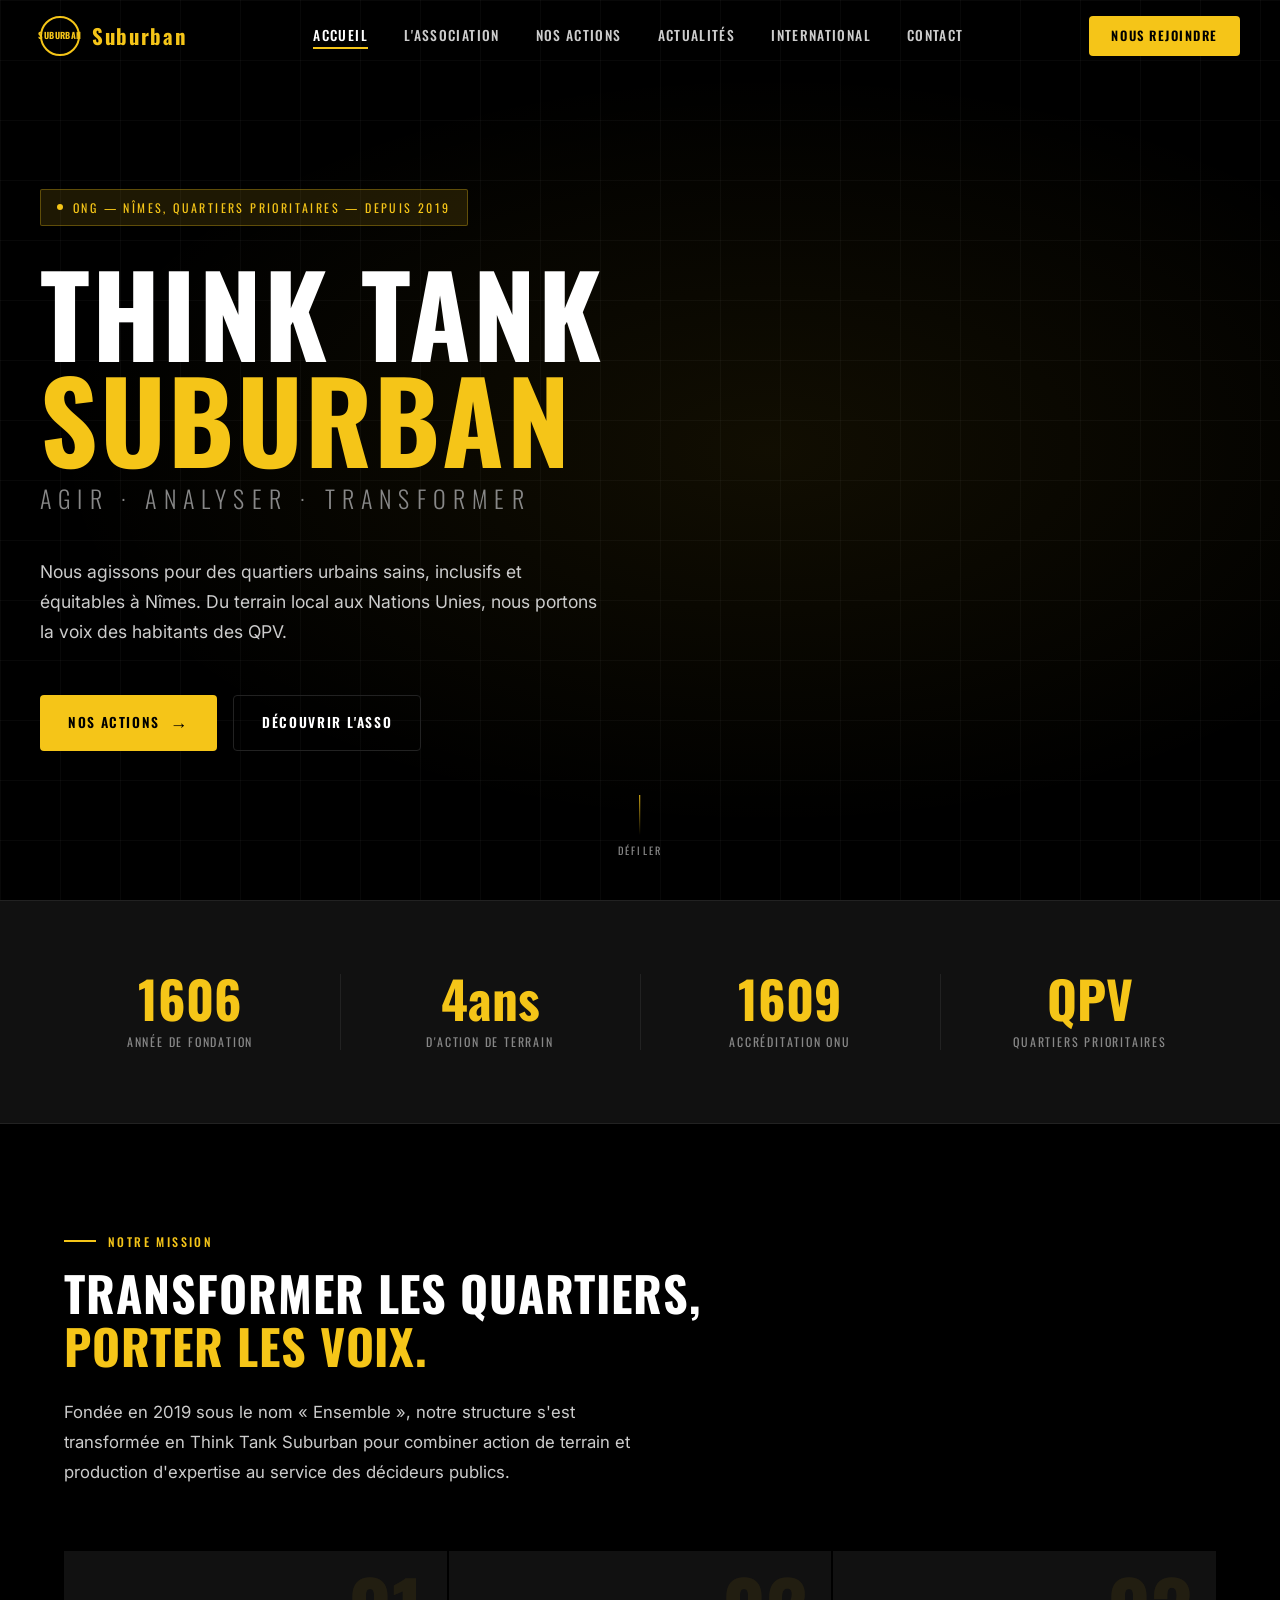
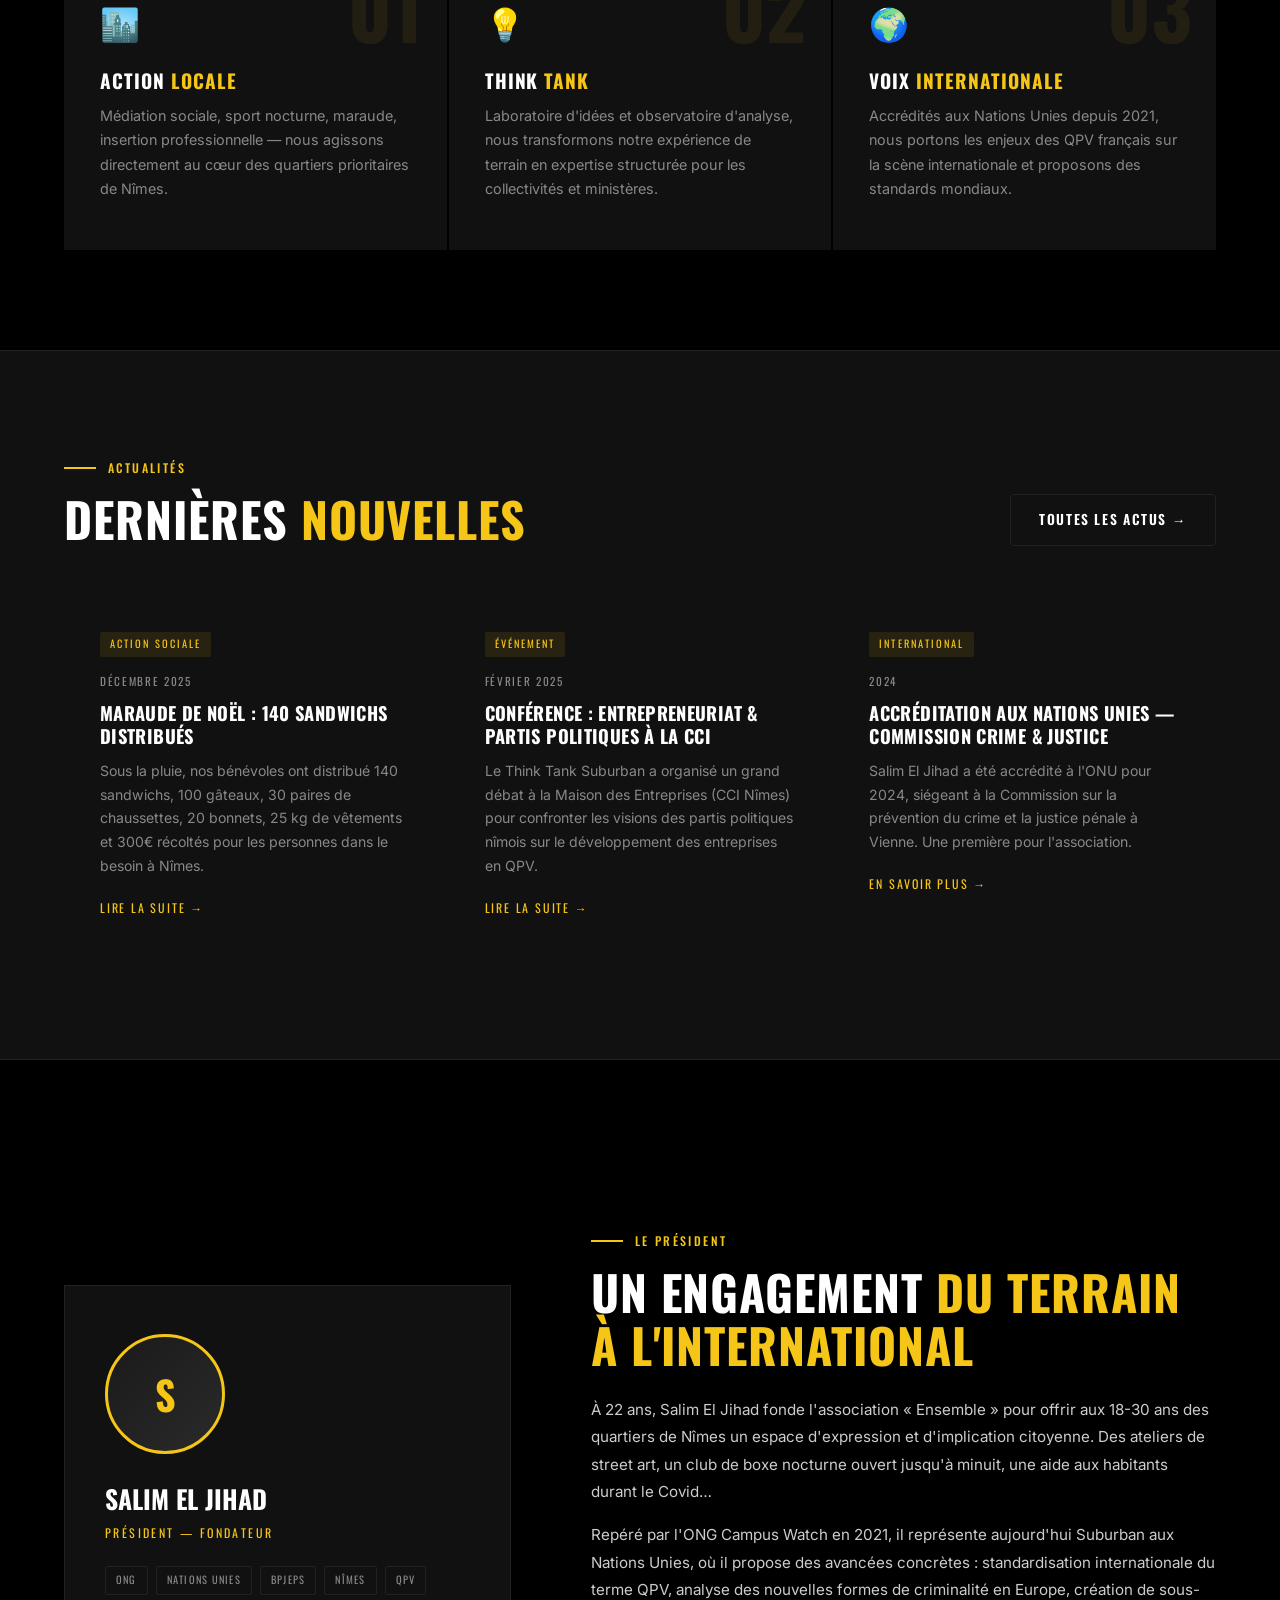
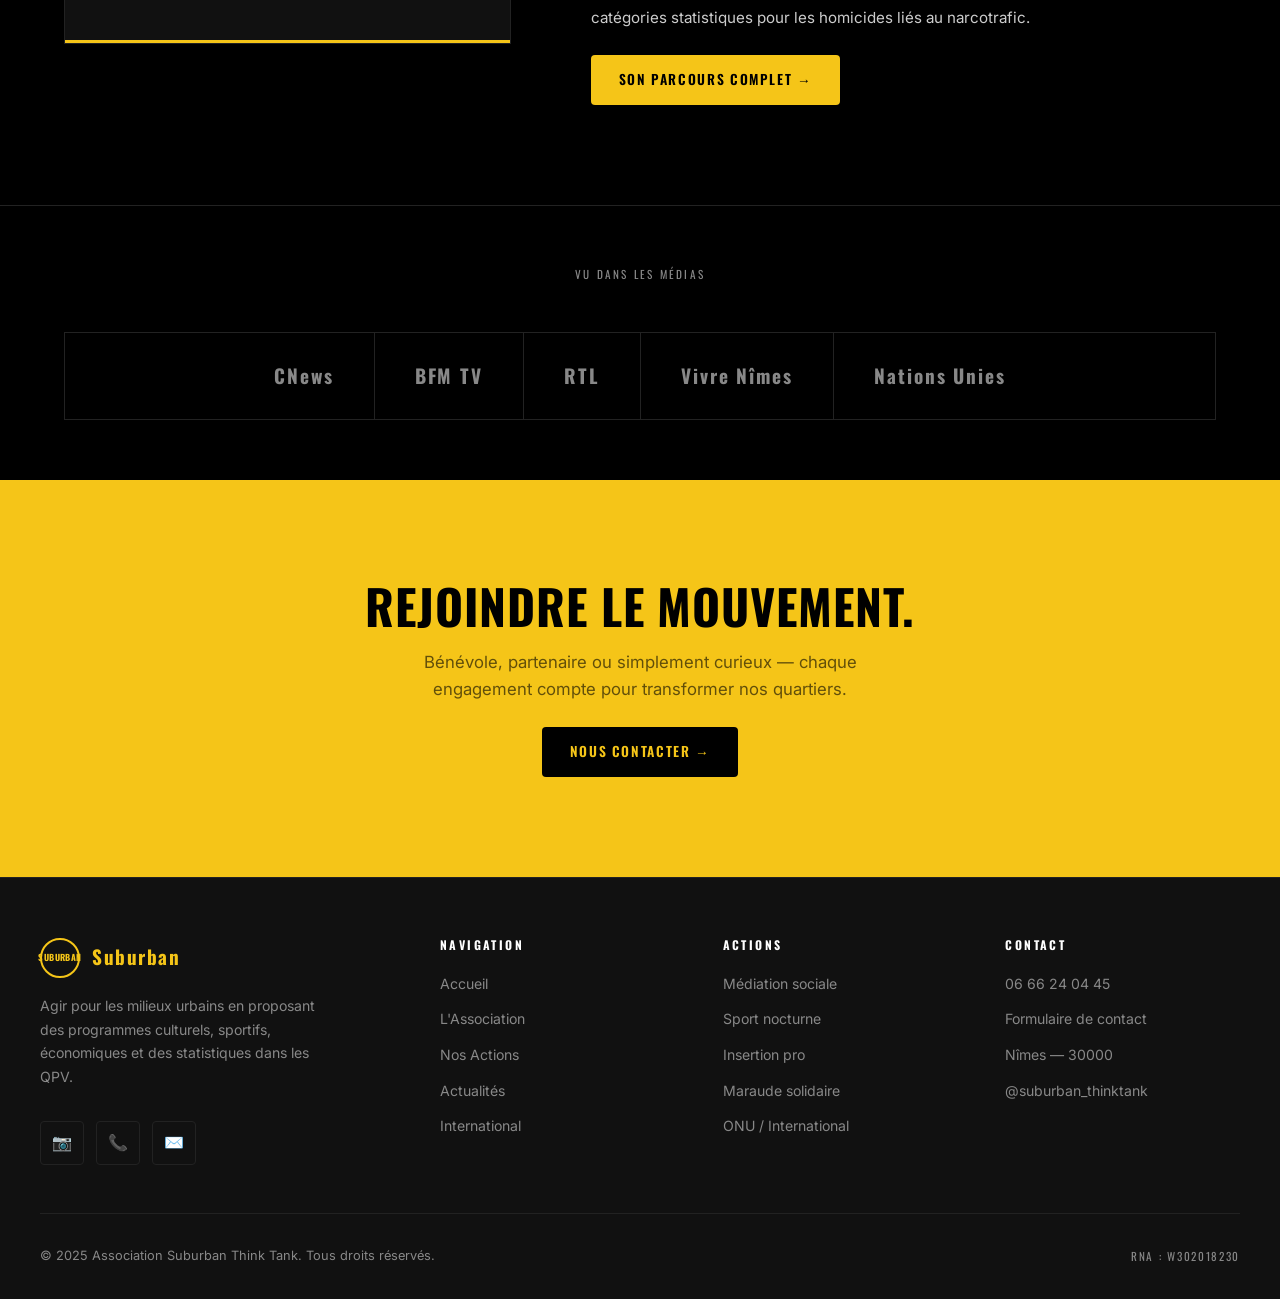
==== index.html @ c4a21be5 "feat: création complète du site Suburban Think Tank Site vitrine 6 pages pour l'association Suburban" ====
<!DOCTYPE html>
<html lang="fr">
<head>
  <meta charset="UTF-8" />
  <meta name="viewport" content="width=device-width, initial-scale=1.0" />
  <title>Suburban Think Tank — Agir pour les quartiers prioritaires</title>
  <meta name="description" content="Association Suburban Think Tank — ONG basée à Nîmes, agissant pour des quartiers urbains sains, inclusifs et équitables depuis 2019." />
  <link rel="stylesheet" href="css/style.css" />
</head>
<body>

<!-- ── NAVBAR ── -->
<nav class="navbar">
  <div class="navbar__inner">
    <a href="index.html" class="navbar__logo">
      <div class="navbar__logo-icon">SUBURBAN</div>
      <span>Sub<span>urban</span></span>
    </a>
    <ul class="navbar__nav">
      <li><a href="index.html" class="active">Accueil</a></li>
      <li><a href="pages/association.html">L'Association</a></li>
      <li><a href="pages/actions.html">Nos Actions</a></li>
      <li><a href="pages/actualites.html">Actualités</a></li>
      <li><a href="pages/international.html">International</a></li>
      <li><a href="pages/contact.html">Contact</a></li>
    </ul>
    <a href="pages/contact.html" class="navbar__cta">Nous rejoindre</a>
    <div class="navbar__burger" id="burger">
      <span></span><span></span><span></span>
    </div>
  </div>
</nav>
<div class="navbar__mobile" id="mobileMenu">
  <a href="index.html">Accueil</a>
  <a href="pages/association.html">L'Association</a>
  <a href="pages/actions.html">Nos Actions</a>
  <a href="pages/actualites.html">Actualités</a>
  <a href="pages/international.html">International</a>
  <a href="pages/contact.html">Contact</a>
  <a href="pages/contact.html" class="cta-mobile">Nous rejoindre</a>
</div>

<!-- ── HERO ── -->
<section class="hero">
  <div class="hero__grid"></div>
  <div class="hero__inner">
    <div class="hero__tag">
      <span class="hero__tag-dot"></span>
      ONG — Nîmes, Quartiers Prioritaires — Depuis 2019
    </div>
    <h1 class="hero__title">
      Think Tank
      <span class="accent">Suburban</span>
    </h1>
    <p class="hero__subtitle-line">Agir · Analyser · Transformer</p>
    <p class="hero__desc">
      Nous agissons pour des quartiers urbains sains, inclusifs et équitables à Nîmes.
      Du terrain local aux Nations Unies, nous portons la voix des habitants des QPV.
    </p>
    <div class="hero__actions">
      <a href="pages/actions.html" class="btn btn--primary">
        Nos actions <span class="btn__arrow">→</span>
      </a>
      <a href="pages/association.html" class="btn btn--outline">
        Découvrir l'asso
      </a>
    </div>
  </div>
  <div class="hero__scroll">
    <div class="hero__scroll-line"></div>
    Défiler
  </div>
</section>

<!-- ── STATS BAR ── -->
<div class="stats-bar">
  <div class="stats-bar__grid">
    <div class="stat-item fade-up">
      <div class="stat-item__number">
        <span data-target="2019" data-suffix="">2019</span>
      </div>
      <div class="stat-item__label">Année de fondation</div>
    </div>
    <div class="stat-item fade-up fade-up-delay-1">
      <div class="stat-item__number">
        <span data-target="6" data-suffix="ans">6ans</span>
      </div>
      <div class="stat-item__label">D'action de terrain</div>
    </div>
    <div class="stat-item fade-up fade-up-delay-2">
      <div class="stat-item__number">
        <span data-target="2024" data-suffix="">2024</span>
      </div>
      <div class="stat-item__label">Accréditation ONU</div>
    </div>
    <div class="stat-item fade-up fade-up-delay-3">
      <div class="stat-item__number">
        <span>QPV</span>
      </div>
      <div class="stat-item__label">Quartiers Prioritaires</div>
    </div>
  </div>
</div>

<!-- ── MISSION ── -->
<section class="section">
  <div class="container">
    <div class="fade-up">
      <span class="section-label">Notre mission</span>
      <h2>Transformer les quartiers,<br /><span class="yellow">porter les voix.</span></h2>
      <p class="mt-24" style="max-width:600px; color:var(--gray-light); font-size:1.05rem; line-height:1.8;">
        Fondée en 2019 sous le nom « Ensemble », notre structure s'est transformée en
        Think Tank Suburban pour combiner action de terrain et production d'expertise
        au service des décideurs publics.
      </p>
    </div>

    <div class="pillars__grid mt-64">
      <div class="pillar fade-up">
        <div class="pillar__number">01</div>
        <div class="pillar__icon">🏙️</div>
        <h3 class="pillar__title">Action <span>Locale</span></h3>
        <p class="pillar__text">
          Médiation sociale, sport nocturne, maraude, insertion professionnelle —
          nous agissons directement au cœur des quartiers prioritaires de Nîmes.
        </p>
      </div>
      <div class="pillar fade-up fade-up-delay-1">
        <div class="pillar__number">02</div>
        <div class="pillar__icon">💡</div>
        <h3 class="pillar__title">Think <span>Tank</span></h3>
        <p class="pillar__text">
          Laboratoire d'idées et observatoire d'analyse, nous transformons notre
          expérience de terrain en expertise structurée pour les collectivités et ministères.
        </p>
      </div>
      <div class="pillar fade-up fade-up-delay-2">
        <div class="pillar__number">03</div>
        <div class="pillar__icon">🌍</div>
        <h3 class="pillar__title">Voix <span>Internationale</span></h3>
        <p class="pillar__text">
          Accrédités aux Nations Unies depuis 2021, nous portons les enjeux des QPV
          français sur la scène internationale et proposons des standards mondiaux.
        </p>
      </div>
    </div>
  </div>
</section>

<!-- ── DERNIÈRES ACTUALITÉS ── -->
<section class="section" style="background: var(--black-card); border-top: 1px solid var(--black-border); border-bottom: 1px solid var(--black-border);">
  <div class="container">
    <div class="fade-up" style="display:flex; justify-content:space-between; align-items:flex-end; flex-wrap:wrap; gap:24px;">
      <div>
        <span class="section-label">Actualités</span>
        <h2>Dernières <span class="yellow">nouvelles</span></h2>
      </div>
      <a href="pages/actualites.html" class="btn btn--outline">Toutes les actus →</a>
    </div>

    <div class="cards-grid mt-48">
      <div class="card fade-up">
        <span class="card__tag">Action sociale</span>
        <div class="card__date">Décembre 2025</div>
        <h3 class="card__title">Maraude de Noël : 140 sandwichs distribués</h3>
        <p class="card__text">
          Sous la pluie, nos bénévoles ont distribué 140 sandwichs, 100 gâteaux,
          30 paires de chaussettes, 20 bonnets, 25 kg de vêtements et 300€ récoltés
          pour les personnes dans le besoin à Nîmes.
        </p>
        <a href="pages/actualites.html" class="card__link">Lire la suite →</a>
      </div>

      <div class="card fade-up fade-up-delay-1">
        <span class="card__tag">Événement</span>
        <div class="card__date">Février 2025</div>
        <h3 class="card__title">Conférence : Entrepreneuriat &amp; Partis politiques à la CCI</h3>
        <p class="card__text">
          Le Think Tank Suburban a organisé un grand débat à la Maison des Entreprises
          (CCI Nîmes) pour confronter les visions des partis politiques nîmois sur
          le développement des entreprises en QPV.
        </p>
        <a href="pages/actualites.html" class="card__link">Lire la suite →</a>
      </div>

      <div class="card fade-up fade-up-delay-2">
        <span class="card__tag">International</span>
        <div class="card__date">2024</div>
        <h3 class="card__title">Accréditation aux Nations Unies — Commission Crime &amp; Justice</h3>
        <p class="card__text">
          Salim El Jihad a été accrédité à l'ONU pour 2024, siégeant à la Commission
          sur la prévention du crime et la justice pénale à Vienne. Une première
          pour l'association.
        </p>
        <a href="pages/international.html" class="card__link">En savoir plus →</a>
      </div>
    </div>
  </div>
</section>

<!-- ── PRÉSIDENT ── -->
<section class="section">
  <div class="container">
    <div class="president-section">
      <div class="fade-up">
        <div class="president-card">
          <div class="president-card__avatar">S</div>
          <div class="president-card__name">Salim El Jihad</div>
          <div class="president-card__role">Président — Fondateur</div>
          <div class="president-card__tags">
            <span class="president-card__tag">ONG</span>
            <span class="president-card__tag">Nations Unies</span>
            <span class="president-card__tag">BPJEPS</span>
            <span class="president-card__tag">Nîmes</span>
            <span class="president-card__tag">QPV</span>
          </div>
        </div>
      </div>
      <div class="fade-up fade-up-delay-1">
        <span class="section-label">Le Président</span>
        <h2>Un engagement <span class="yellow">du terrain<br />à l'international</span></h2>
        <div class="mt-24" style="color:var(--gray-light); font-size:0.95rem; line-height:1.8;">
          <p>
            À 22 ans, Salim El Jihad fonde l'association « Ensemble » pour offrir aux
            18-30 ans des quartiers de Nîmes un espace d'expression et d'implication
            citoyenne. Des ateliers de street art, un club de boxe nocturne ouvert jusqu'à minuit,
            une aide aux habitants durant le Covid…
          </p>
          <p class="mt-16">
            Repéré par l'ONG Campus Watch en 2021, il représente aujourd'hui Suburban
            aux Nations Unies, où il propose des avancées concrètes : standardisation
            internationale du terme QPV, analyse des nouvelles formes de criminalité
            en Europe, création de sous-catégories statistiques pour les homicides liés
            au narcotrafic.
          </p>
        </div>
        <a href="pages/association.html" class="btn btn--primary mt-24">
          Son parcours complet →
        </a>
      </div>
    </div>
  </div>
</section>

<!-- ── PRESSE ── -->
<section class="section--small" style="border-top: 1px solid var(--black-border);">
  <div class="container">
    <p class="text-center fade-up" style="font-family: var(--font-heading); font-size: 0.7rem; letter-spacing: 0.2em; text-transform: uppercase; color: var(--gray); margin-bottom: 0;">Vu dans les médias</p>
    <div class="press-grid fade-up fade-up-delay-1">
      <div class="press-item">CNews</div>
      <div class="press-item">BFM TV</div>
      <div class="press-item">RTL</div>
      <div class="press-item">Vivre Nîmes</div>
      <div class="press-item">Nations Unies</div>
    </div>
  </div>
</section>

<!-- ── CTA CONTACT ── -->
<section class="section" style="background: var(--yellow);">
  <div class="container text-center">
    <h2 style="color: var(--black);">Rejoindre le mouvement.</h2>
    <p class="mt-16" style="color: rgba(0,0,0,0.6); font-size: 1.05rem; max-width: 500px; margin: 16px auto 0;">
      Bénévole, partenaire ou simplement curieux — chaque engagement compte pour transformer nos quartiers.
    </p>
    <div class="mt-24">
      <a href="pages/contact.html" class="btn" style="background:var(--black); color:var(--yellow);">
        Nous contacter →
      </a>
    </div>
  </div>
</section>

<!-- ── FOOTER ── -->
<footer class="footer">
  <div class="footer__inner">
    <div class="footer__brand">
      <div class="navbar__logo" style="margin-bottom:0;">
        <div class="navbar__logo-icon">SUBURBAN</div>
        <span style="font-family:var(--font-heading);font-size:1.2rem;font-weight:700;letter-spacing:0.08em;">Sub<span style="color:var(--yellow);">urban</span></span>
      </div>
      <p>Agir pour les milieux urbains en proposant des programmes culturels, sportifs, économiques et des statistiques dans les QPV.</p>
      <div class="social-links">
        <a href="https://www.instagram.com/suburban_thinktank" target="_blank" rel="noopener" class="social-link" title="Instagram">📷</a>
        <a href="tel:+33666240445" class="social-link" title="Téléphone">📞</a>
        <a href="pages/contact.html" class="social-link" title="Email">✉️</a>
      </div>
    </div>
    <div class="footer__col">
      <h4>Navigation</h4>
      <ul>
        <li><a href="index.html">Accueil</a></li>
        <li><a href="pages/association.html">L'Association</a></li>
        <li><a href="pages/actions.html">Nos Actions</a></li>
        <li><a href="pages/actualites.html">Actualités</a></li>
        <li><a href="pages/international.html">International</a></li>
      </ul>
    </div>
    <div class="footer__col">
      <h4>Actions</h4>
      <ul>
        <li><a href="pages/actions.html#mediation">Médiation sociale</a></li>
        <li><a href="pages/actions.html#sport">Sport nocturne</a></li>
        <li><a href="pages/actions.html#insertion">Insertion pro</a></li>
        <li><a href="pages/actions.html#maraude">Maraude solidaire</a></li>
        <li><a href="pages/international.html">ONU / International</a></li>
      </ul>
    </div>
    <div class="footer__col">
      <h4>Contact</h4>
      <ul>
        <li><a href="tel:+33666240445">06 66 24 04 45</a></li>
        <li><a href="pages/contact.html">Formulaire de contact</a></li>
        <li><a href="#">Nîmes — 30000</a></li>
        <li><a href="https://www.instagram.com/suburban_thinktank" target="_blank" rel="noopener">@suburban_thinktank</a></li>
      </ul>
    </div>
  </div>
  <div class="footer__bottom">
    <p class="footer__copy">© 2025 Association Suburban Think Tank. Tous droits réservés.</p>
    <p class="footer__rna">RNA : W302018230</p>
  </div>
</footer>

<script src="js/main.js"></script>
</body>
</html>
---- css/style.css ----
@import url('https://fonts.googleapis.com/css2?family=Oswald:wght@300;400;500;600;700&family=Inter:wght@300;400;500;600&display=swap');

:root {
  --black: #000000;
  --black-soft: #0d0d0d;
  --black-card: #111111;
  --black-border: #222222;
  --yellow: #F5C518;
  --yellow-dark: #d4a914;
  --white: #ffffff;
  --gray: #888888;
  --gray-light: #cccccc;
  --font-heading: 'Oswald', sans-serif;
  --font-body: 'Inter', sans-serif;
  --transition: 0.3s ease;
  --radius: 4px;
}

* { margin: 0; padding: 0; box-sizing: border-box; }

html { scroll-behavior: smooth; }

body {
  background: var(--black);
  color: var(--white);
  font-family: var(--font-body);
  font-size: 16px;
  line-height: 1.6;
  overflow-x: hidden;
}

/* ── TYPOGRAPHY ── */
h1, h2, h3, h4, h5 {
  font-family: var(--font-heading);
  font-weight: 700;
  text-transform: uppercase;
  letter-spacing: 0.02em;
  line-height: 1.1;
}

h1 { font-size: clamp(2.5rem, 8vw, 5.5rem); }
h2 { font-size: clamp(1.8rem, 4vw, 3rem); }
h3 { font-size: clamp(1.2rem, 2.5vw, 1.6rem); }

a {
  color: inherit;
  text-decoration: none;
  transition: color var(--transition);
}

img { display: block; max-width: 100%; }

/* ── UTILITY ── */
.container { max-width: 1200px; margin: 0 auto; padding: 0 24px; }
.container--narrow { max-width: 860px; margin: 0 auto; padding: 0 24px; }
.section { padding: 100px 0; }
.section--small { padding: 60px 0; }
.yellow { color: var(--yellow); }
.text-center { text-align: center; }
.mt-8 { margin-top: 8px; }
.mt-16 { margin-top: 16px; }
.mt-24 { margin-top: 24px; }
.mt-48 { margin-top: 48px; }
.mt-64 { margin-top: 64px; }

.section-label {
  font-family: var(--font-heading);
  font-size: 0.75rem;
  font-weight: 500;
  letter-spacing: 0.2em;
  text-transform: uppercase;
  color: var(--yellow);
  display: inline-flex;
  align-items: center;
  gap: 12px;
  margin-bottom: 16px;
}
.section-label::before {
  content: '';
  display: block;
  width: 32px;
  height: 2px;
  background: var(--yellow);
}

/* ── NAVBAR ── */
.navbar {
  position: fixed;
  top: 0;
  left: 0;
  right: 0;
  z-index: 100;
  padding: 0 24px;
  transition: background var(--transition), border-color var(--transition);
  border-bottom: 1px solid transparent;
}
.navbar.scrolled {
  background: rgba(0, 0, 0, 0.96);
  border-color: var(--black-border);
  backdrop-filter: blur(12px);
}
.navbar__inner {
  max-width: 1200px;
  margin: 0 auto;
  display: flex;
  align-items: center;
  justify-content: space-between;
  height: 72px;
}
.navbar__logo {
  display: flex;
  align-items: center;
  gap: 12px;
  font-family: var(--font-heading);
  font-size: 1.3rem;
  font-weight: 700;
  letter-spacing: 0.08em;
}
.navbar__logo-icon {
  width: 40px;
  height: 40px;
  border-radius: 50%;
  border: 2px solid var(--yellow);
  display: flex;
  align-items: center;
  justify-content: center;
  font-size: 0.55rem;
  font-weight: 700;
  letter-spacing: 0.05em;
  color: var(--yellow);
}
.navbar__logo span { color: var(--yellow); }

.navbar__nav {
  display: flex;
  align-items: center;
  gap: 36px;
  list-style: none;
}
.navbar__nav a {
  font-family: var(--font-heading);
  font-size: 0.85rem;
  font-weight: 500;
  letter-spacing: 0.1em;
  text-transform: uppercase;
  color: var(--gray-light);
  transition: color var(--transition);
  position: relative;
}
.navbar__nav a::after {
  content: '';
  position: absolute;
  bottom: -4px;
  left: 0;
  right: 0;
  height: 2px;
  background: var(--yellow);
  transform: scaleX(0);
  transition: transform var(--transition);
  transform-origin: left;
}
.navbar__nav a:hover, .navbar__nav a.active { color: var(--white); }
.navbar__nav a:hover::after, .navbar__nav a.active::after { transform: scaleX(1); }

.navbar__cta {
  font-family: var(--font-heading);
  font-size: 0.8rem;
  font-weight: 600;
  letter-spacing: 0.12em;
  text-transform: uppercase;
  background: var(--yellow);
  color: var(--black);
  padding: 10px 22px;
  border-radius: var(--radius);
  transition: background var(--transition), transform var(--transition);
}
.navbar__cta:hover { background: var(--yellow-dark); transform: translateY(-1px); }

.navbar__burger {
  display: none;
  flex-direction: column;
  gap: 5px;
  cursor: pointer;
  padding: 4px;
}
.navbar__burger span {
  display: block;
  width: 26px;
  height: 2px;
  background: var(--white);
  transition: transform var(--transition), opacity var(--transition);
}
.navbar__burger.open span:nth-child(1) { transform: translateY(7px) rotate(45deg); }
.navbar__burger.open span:nth-child(2) { opacity: 0; }
.navbar__burger.open span:nth-child(3) { transform: translateY(-7px) rotate(-45deg); }

/* Mobile menu */
.navbar__mobile {
  display: none;
  position: fixed;
  top: 72px;
  left: 0;
  right: 0;
  bottom: 0;
  background: var(--black);
  padding: 40px 24px;
  flex-direction: column;
  gap: 8px;
  z-index: 99;
}
.navbar__mobile.open { display: flex; }
.navbar__mobile a {
  font-family: var(--font-heading);
  font-size: 2rem;
  font-weight: 700;
  letter-spacing: 0.05em;
  text-transform: uppercase;
  color: var(--gray);
  padding: 12px 0;
  border-bottom: 1px solid var(--black-border);
  transition: color var(--transition);
}
.navbar__mobile a:hover { color: var(--yellow); }
.navbar__mobile .cta-mobile {
  margin-top: 24px;
  display: inline-block;
  background: var(--yellow);
  color: var(--black);
  padding: 14px 28px;
  font-size: 1rem;
  font-weight: 700;
  border-radius: var(--radius);
  text-align: center;
}

/* ── HERO ── */
.hero {
  min-height: 100vh;
  display: flex;
  align-items: center;
  position: relative;
  padding: 120px 24px 80px;
  overflow: hidden;
}
.hero::before {
  content: '';
  position: absolute;
  inset: 0;
  background:
    radial-gradient(ellipse 80% 60% at 60% 50%, rgba(245, 197, 24, 0.07) 0%, transparent 70%),
    linear-gradient(180deg, transparent 60%, var(--black) 100%);
  pointer-events: none;
}
.hero__grid {
  position: absolute;
  inset: 0;
  background-image:
    linear-gradient(rgba(255,255,255,0.03) 1px, transparent 1px),
    linear-gradient(90deg, rgba(255,255,255,0.03) 1px, transparent 1px);
  background-size: 60px 60px;
  pointer-events: none;
}
.hero__inner {
  max-width: 1200px;
  margin: 0 auto;
  width: 100%;
  position: relative;
  z-index: 1;
}
.hero__tag {
  display: inline-flex;
  align-items: center;
  gap: 10px;
  background: rgba(245, 197, 24, 0.12);
  border: 1px solid rgba(245, 197, 24, 0.3);
  padding: 8px 16px;
  border-radius: 2px;
  font-family: var(--font-heading);
  font-size: 0.75rem;
  letter-spacing: 0.2em;
  text-transform: uppercase;
  color: var(--yellow);
  margin-bottom: 32px;
}
.hero__tag-dot {
  width: 6px;
  height: 6px;
  border-radius: 50%;
  background: var(--yellow);
  animation: pulse 2s infinite;
}
@keyframes pulse {
  0%, 100% { opacity: 1; transform: scale(1); }
  50% { opacity: 0.5; transform: scale(0.8); }
}

.hero__title {
  font-size: clamp(3rem, 10vw, 7rem);
  font-weight: 700;
  line-height: 0.95;
  margin-bottom: 8px;
}
.hero__title .accent { color: var(--yellow); display: block; }
.hero__subtitle-line {
  font-family: var(--font-heading);
  font-size: clamp(1rem, 2.5vw, 1.5rem);
  font-weight: 300;
  letter-spacing: 0.3em;
  color: var(--gray);
  text-transform: uppercase;
  margin-bottom: 40px;
}
.hero__desc {
  max-width: 560px;
  font-size: 1.1rem;
  color: var(--gray-light);
  line-height: 1.7;
  margin-bottom: 48px;
}
.hero__actions {
  display: flex;
  gap: 16px;
  flex-wrap: wrap;
}

.btn {
  display: inline-flex;
  align-items: center;
  gap: 10px;
  font-family: var(--font-heading);
  font-size: 0.85rem;
  font-weight: 600;
  letter-spacing: 0.12em;
  text-transform: uppercase;
  padding: 14px 28px;
  border-radius: var(--radius);
  cursor: pointer;
  border: none;
  transition: all var(--transition);
}
.btn--primary {
  background: var(--yellow);
  color: var(--black);
}
.btn--primary:hover { background: var(--yellow-dark); transform: translateY(-2px); }
.btn--outline {
  background: transparent;
  color: var(--white);
  border: 1px solid var(--black-border);
}
.btn--outline:hover { border-color: var(--yellow); color: var(--yellow); }
.btn__arrow { font-size: 1.1rem; transition: transform var(--transition); }
.btn:hover .btn__arrow { transform: translateX(4px); }

.hero__scroll {
  position: absolute;
  bottom: 40px;
  left: 50%;
  transform: translateX(-50%);
  display: flex;
  flex-direction: column;
  align-items: center;
  gap: 8px;
  font-family: var(--font-heading);
  font-size: 0.65rem;
  letter-spacing: 0.2em;
  color: var(--gray);
  text-transform: uppercase;
  animation: bounce 2s infinite;
}
.hero__scroll-line {
  width: 1px;
  height: 40px;
  background: linear-gradient(to bottom, var(--yellow), transparent);
}
@keyframes bounce {
  0%, 100% { transform: translateX(-50%) translateY(0); }
  50% { transform: translateX(-50%) translateY(6px); }
}

/* ── STATS BAR ── */
.stats-bar {
  background: var(--black-card);
  border-top: 1px solid var(--black-border);
  border-bottom: 1px solid var(--black-border);
  padding: 48px 24px;
}
.stats-bar__grid {
  max-width: 1200px;
  margin: 0 auto;
  display: grid;
  grid-template-columns: repeat(4, 1fr);
  gap: 0;
}
.stat-item {
  text-align: center;
  padding: 24px;
  position: relative;
}
.stat-item + .stat-item::before {
  content: '';
  position: absolute;
  left: 0;
  top: 20%;
  height: 60%;
  width: 1px;
  background: var(--black-border);
}
.stat-item__number {
  font-family: var(--font-heading);
  font-size: clamp(2rem, 4vw, 3.5rem);
  font-weight: 700;
  color: var(--yellow);
  line-height: 1;
}
.stat-item__label {
  font-family: var(--font-heading);
  font-size: 0.75rem;
  letter-spacing: 0.15em;
  text-transform: uppercase;
  color: var(--gray);
  margin-top: 8px;
}

/* ── MISSION PILLARS ── */
.pillars__grid {
  display: grid;
  grid-template-columns: repeat(3, 1fr);
  gap: 2px;
  margin-top: 64px;
}
.pillar {
  background: var(--black-card);
  padding: 48px 36px;
  position: relative;
  overflow: hidden;
  transition: background var(--transition);
}
.pillar:hover { background: #161616; }
.pillar__number {
  font-family: var(--font-heading);
  font-size: 5rem;
  font-weight: 700;
  color: rgba(245, 197, 24, 0.08);
  line-height: 1;
  position: absolute;
  top: 16px;
  right: 24px;
}
.pillar__icon {
  font-size: 2rem;
  margin-bottom: 20px;
}
.pillar__title {
  font-family: var(--font-heading);
  font-size: 1.2rem;
  font-weight: 700;
  letter-spacing: 0.05em;
  text-transform: uppercase;
  margin-bottom: 12px;
}
.pillar__title span { color: var(--yellow); }
.pillar__text {
  font-size: 0.9rem;
  color: var(--gray);
  line-height: 1.7;
}

/* ── TIMELINE ── */
.timeline {
  position: relative;
  padding-left: 32px;
  margin-top: 64px;
}
.timeline::before {
  content: '';
  position: absolute;
  left: 0;
  top: 8px;
  bottom: 0;
  width: 2px;
  background: var(--black-border);
}
.timeline-item {
  position: relative;
  padding-bottom: 48px;
}
.timeline-item::before {
  content: '';
  position: absolute;
  left: -37px;
  top: 8px;
  width: 10px;
  height: 10px;
  border-radius: 50%;
  background: var(--black-border);
  border: 2px solid var(--black-border);
  transition: background var(--transition), border-color var(--transition);
}
.timeline-item:hover::before {
  background: var(--yellow);
  border-color: var(--yellow);
}
.timeline-item__year {
  font-family: var(--font-heading);
  font-size: 0.75rem;
  letter-spacing: 0.2em;
  color: var(--yellow);
  text-transform: uppercase;
  margin-bottom: 8px;
}
.timeline-item__title {
  font-family: var(--font-heading);
  font-size: 1.2rem;
  font-weight: 700;
  text-transform: uppercase;
  margin-bottom: 8px;
}
.timeline-item__text {
  font-size: 0.9rem;
  color: var(--gray);
  line-height: 1.7;
  max-width: 600px;
}

/* ── CARDS ── */
.cards-grid {
  display: grid;
  grid-template-columns: repeat(auto-fill, minmax(340px, 1fr));
  gap: 2px;
  margin-top: 48px;
}
.card {
  background: var(--black-card);
  padding: 36px;
  position: relative;
  overflow: hidden;
  transition: background var(--transition);
  border-bottom: 2px solid transparent;
}
.card:hover { background: #161616; border-color: var(--yellow); }
.card__tag {
  font-family: var(--font-heading);
  font-size: 0.65rem;
  letter-spacing: 0.2em;
  text-transform: uppercase;
  color: var(--yellow);
  background: rgba(245, 197, 24, 0.1);
  padding: 4px 10px;
  display: inline-block;
  margin-bottom: 16px;
  border-radius: 2px;
}
.card__date {
  font-family: var(--font-heading);
  font-size: 0.7rem;
  letter-spacing: 0.15em;
  color: var(--gray);
  text-transform: uppercase;
  margin-bottom: 12px;
}
.card__title {
  font-family: var(--font-heading);
  font-size: 1.15rem;
  font-weight: 700;
  text-transform: uppercase;
  margin-bottom: 12px;
  line-height: 1.2;
}
.card__text {
  font-size: 0.88rem;
  color: var(--gray);
  line-height: 1.7;
}
.card__link {
  display: inline-flex;
  align-items: center;
  gap: 8px;
  font-family: var(--font-heading);
  font-size: 0.75rem;
  letter-spacing: 0.15em;
  text-transform: uppercase;
  color: var(--yellow);
  margin-top: 20px;
  transition: gap var(--transition);
}
.card:hover .card__link { gap: 14px; }

/* ── ACTIONS GRID ── */
.actions-grid {
  display: grid;
  grid-template-columns: repeat(2, 1fr);
  gap: 2px;
  margin-top: 64px;
}
.action-card {
  background: var(--black-card);
  padding: 48px 40px;
  position: relative;
  overflow: hidden;
  transition: background var(--transition);
}
.action-card:hover { background: #161616; }
.action-card__icon {
  font-size: 2.5rem;
  margin-bottom: 24px;
}
.action-card__title {
  font-family: var(--font-heading);
  font-size: 1.4rem;
  font-weight: 700;
  text-transform: uppercase;
  margin-bottom: 16px;
}
.action-card__title span { color: var(--yellow); }
.action-card__text {
  font-size: 0.9rem;
  color: var(--gray);
  line-height: 1.7;
}
.action-card__accent {
  position: absolute;
  top: 0;
  left: 0;
  width: 3px;
  height: 100%;
  background: var(--yellow);
  transform: scaleY(0);
  transform-origin: top;
  transition: transform var(--transition);
}
.action-card:hover .action-card__accent { transform: scaleY(1); }

/* ── ONU SECTION ── */
.onu-section {
  background: var(--black-card);
  border: 1px solid var(--black-border);
  padding: 64px;
  margin-top: 64px;
  position: relative;
  overflow: hidden;
}
.onu-section::before {
  content: 'ONU';
  position: absolute;
  right: -20px;
  top: -10px;
  font-family: var(--font-heading);
  font-size: 10rem;
  font-weight: 700;
  color: rgba(245, 197, 24, 0.04);
  pointer-events: none;
}
.onu-section__grid {
  display: grid;
  grid-template-columns: 1fr 1fr;
  gap: 64px;
  align-items: center;
}
.onu-section__badge {
  display: inline-flex;
  align-items: center;
  gap: 10px;
  background: rgba(245, 197, 24, 0.1);
  border: 1px solid rgba(245, 197, 24, 0.2);
  padding: 10px 18px;
  border-radius: 2px;
  font-family: var(--font-heading);
  font-size: 0.75rem;
  letter-spacing: 0.15em;
  text-transform: uppercase;
  color: var(--yellow);
  margin-bottom: 24px;
}
.onu-section__title {
  font-size: clamp(1.5rem, 3vw, 2.2rem);
  margin-bottom: 20px;
}
.onu-section__text {
  color: var(--gray-light);
  line-height: 1.7;
  margin-bottom: 16px;
  font-size: 0.95rem;
}
.onu-points { list-style: none; display: flex; flex-direction: column; gap: 16px; }
.onu-point {
  display: flex;
  gap: 16px;
  align-items: flex-start;
}
.onu-point__bullet {
  width: 24px;
  height: 24px;
  min-width: 24px;
  background: rgba(245, 197, 24, 0.15);
  border-radius: 2px;
  display: flex;
  align-items: center;
  justify-content: center;
  font-size: 0.75rem;
  color: var(--yellow);
  margin-top: 2px;
}
.onu-point__text {
  font-size: 0.9rem;
  color: var(--gray-light);
  line-height: 1.6;
}

/* ── PRESIDENT ── */
.president-section {
  display: grid;
  grid-template-columns: 1fr 1.4fr;
  gap: 80px;
  align-items: center;
  margin-top: 64px;
}
.president-card {
  background: var(--black-card);
  padding: 48px 40px;
  border: 1px solid var(--black-border);
  position: relative;
}
.president-card::after {
  content: '';
  position: absolute;
  bottom: 0;
  left: 0;
  right: 0;
  height: 3px;
  background: var(--yellow);
}
.president-card__avatar {
  width: 120px;
  height: 120px;
  border-radius: 50%;
  background: linear-gradient(135deg, #1a1a1a, #2a2a2a);
  border: 3px solid var(--yellow);
  margin-bottom: 24px;
  display: flex;
  align-items: center;
  justify-content: center;
  font-family: var(--font-heading);
  font-size: 2.5rem;
  font-weight: 700;
  color: var(--yellow);
}
.president-card__name {
  font-family: var(--font-heading);
  font-size: 1.6rem;
  font-weight: 700;
  text-transform: uppercase;
  margin-bottom: 4px;
}
.president-card__role {
  font-family: var(--font-heading);
  font-size: 0.75rem;
  letter-spacing: 0.2em;
  color: var(--yellow);
  text-transform: uppercase;
  margin-bottom: 24px;
}
.president-card__tags {
  display: flex;
  flex-wrap: wrap;
  gap: 8px;
}
.president-card__tag {
  font-family: var(--font-heading);
  font-size: 0.65rem;
  letter-spacing: 0.12em;
  text-transform: uppercase;
  border: 1px solid var(--black-border);
  padding: 5px 10px;
  color: var(--gray);
  border-radius: 2px;
}
.president-bio p {
  font-size: 0.95rem;
  color: var(--gray-light);
  line-height: 1.8;
  margin-bottom: 16px;
}
.president-bio strong { color: var(--white); }

/* ── MARAUDE COUNTER ── */
.maraude-grid {
  display: grid;
  grid-template-columns: repeat(3, 1fr);
  gap: 2px;
  margin-top: 48px;
}
.maraude-item {
  background: var(--black-card);
  padding: 36px;
  text-align: center;
}
.maraude-item__number {
  font-family: var(--font-heading);
  font-size: 2.5rem;
  font-weight: 700;
  color: var(--yellow);
}
.maraude-item__label {
  font-family: var(--font-heading);
  font-size: 0.7rem;
  letter-spacing: 0.15em;
  text-transform: uppercase;
  color: var(--gray);
  margin-top: 8px;
}

/* ── CONTACT ── */
.contact-grid {
  display: grid;
  grid-template-columns: 1fr 1.2fr;
  gap: 80px;
  margin-top: 64px;
}
.contact-info__item {
  display: flex;
  align-items: flex-start;
  gap: 20px;
  padding: 24px 0;
  border-bottom: 1px solid var(--black-border);
}
.contact-info__icon {
  width: 44px;
  height: 44px;
  min-width: 44px;
  background: rgba(245, 197, 24, 0.1);
  border-radius: 2px;
  display: flex;
  align-items: center;
  justify-content: center;
  font-size: 1.1rem;
}
.contact-info__label {
  font-family: var(--font-heading);
  font-size: 0.65rem;
  letter-spacing: 0.2em;
  text-transform: uppercase;
  color: var(--gray);
  margin-bottom: 4px;
}
.contact-info__value {
  font-size: 0.95rem;
  color: var(--white);
}
.contact-info__value a:hover { color: var(--yellow); }

.contact-form { display: flex; flex-direction: column; gap: 16px; }
.form-group { display: flex; flex-direction: column; gap: 8px; }
.form-label {
  font-family: var(--font-heading);
  font-size: 0.7rem;
  letter-spacing: 0.15em;
  text-transform: uppercase;
  color: var(--gray);
}
.form-input, .form-textarea, .form-select {
  background: var(--black-card);
  border: 1px solid var(--black-border);
  color: var(--white);
  padding: 14px 16px;
  font-family: var(--font-body);
  font-size: 0.9rem;
  border-radius: var(--radius);
  outline: none;
  transition: border-color var(--transition);
  width: 100%;
}
.form-input:focus, .form-textarea:focus, .form-select:focus { border-color: var(--yellow); }
.form-textarea { resize: vertical; min-height: 120px; }
.form-select option { background: var(--black-card); }
.form-row { display: grid; grid-template-columns: 1fr 1fr; gap: 16px; }

/* ── SOCIAL BAR ── */
.social-links {
  display: flex;
  gap: 12px;
  margin-top: 32px;
}
.social-link {
  width: 44px;
  height: 44px;
  background: var(--black-card);
  border: 1px solid var(--black-border);
  border-radius: var(--radius);
  display: flex;
  align-items: center;
  justify-content: center;
  font-size: 1rem;
  transition: all var(--transition);
}
.social-link:hover { background: var(--yellow); color: var(--black); border-color: var(--yellow); }

/* ── FOOTER ── */
.footer {
  background: var(--black-card);
  border-top: 1px solid var(--black-border);
  padding: 60px 24px 32px;
}
.footer__inner {
  max-width: 1200px;
  margin: 0 auto;
  display: grid;
  grid-template-columns: 1.5fr 1fr 1fr 1fr;
  gap: 48px;
  padding-bottom: 48px;
  border-bottom: 1px solid var(--black-border);
}
.footer__brand p {
  font-size: 0.88rem;
  color: var(--gray);
  line-height: 1.7;
  margin-top: 16px;
  max-width: 280px;
}
.footer__col h4 {
  font-family: var(--font-heading);
  font-size: 0.75rem;
  letter-spacing: 0.2em;
  text-transform: uppercase;
  color: var(--white);
  margin-bottom: 20px;
}
.footer__col ul { list-style: none; display: flex; flex-direction: column; gap: 10px; }
.footer__col ul a {
  font-size: 0.88rem;
  color: var(--gray);
  transition: color var(--transition);
}
.footer__col ul a:hover { color: var(--yellow); }
.footer__bottom {
  max-width: 1200px;
  margin: 0 auto;
  padding-top: 32px;
  display: flex;
  justify-content: space-between;
  align-items: center;
  flex-wrap: wrap;
  gap: 16px;
}
.footer__copy {
  font-size: 0.8rem;
  color: var(--gray);
}
.footer__rna {
  font-family: var(--font-heading);
  font-size: 0.7rem;
  letter-spacing: 0.15em;
  color: var(--gray);
}

/* ── PAGE HERO ── */
.page-hero {
  padding: 140px 24px 80px;
  position: relative;
  border-bottom: 1px solid var(--black-border);
  overflow: hidden;
}
.page-hero::before {
  content: '';
  position: absolute;
  inset: 0;
  background: radial-gradient(ellipse 60% 80% at 80% 50%, rgba(245, 197, 24, 0.05) 0%, transparent 70%);
  pointer-events: none;
}
.page-hero__bg-text {
  position: absolute;
  right: -20px;
  bottom: -20px;
  font-family: var(--font-heading);
  font-size: clamp(6rem, 15vw, 12rem);
  font-weight: 700;
  color: rgba(255,255,255,0.03);
  text-transform: uppercase;
  pointer-events: none;
  line-height: 1;
}
.page-hero__inner { max-width: 1200px; margin: 0 auto; position: relative; z-index: 1; }
.breadcrumb {
  display: flex;
  align-items: center;
  gap: 8px;
  font-family: var(--font-heading);
  font-size: 0.7rem;
  letter-spacing: 0.15em;
  text-transform: uppercase;
  color: var(--gray);
  margin-bottom: 24px;
}
.breadcrumb a { color: var(--gray); transition: color var(--transition); }
.breadcrumb a:hover { color: var(--yellow); }
.breadcrumb__sep { color: var(--black-border); }

/* ── HIGHLIGHT QUOTE ── */
.quote-block {
  border-left: 3px solid var(--yellow);
  padding: 24px 32px;
  background: rgba(245, 197, 24, 0.04);
  margin: 48px 0;
}
.quote-block p {
  font-family: var(--font-heading);
  font-size: clamp(1.1rem, 2vw, 1.5rem);
  font-weight: 500;
  line-height: 1.4;
  color: var(--white);
}
.quote-block cite {
  display: block;
  font-family: var(--font-body);
  font-size: 0.8rem;
  color: var(--gray);
  margin-top: 12px;
  font-style: normal;
  letter-spacing: 0.05em;
}

/* ── PRESS LOGOS ── */
.press-grid {
  display: flex;
  align-items: center;
  justify-content: center;
  flex-wrap: wrap;
  gap: 0;
  margin-top: 48px;
  border: 1px solid var(--black-border);
}
.press-item {
  padding: 28px 40px;
  border-right: 1px solid var(--black-border);
  font-family: var(--font-heading);
  font-size: 1.2rem;
  font-weight: 700;
  color: var(--gray);
  letter-spacing: 0.1em;
  transition: color var(--transition);
}
.press-item:last-child { border-right: none; }
.press-item:hover { color: var(--yellow); }

/* ── ANIMATIONS ── */
.fade-up {
  opacity: 0;
  transform: translateY(30px);
  transition: opacity 0.6s ease, transform 0.6s ease;
}
.fade-up.visible { opacity: 1; transform: translateY(0); }
.fade-up-delay-1 { transition-delay: 0.1s; }
.fade-up-delay-2 { transition-delay: 0.2s; }
.fade-up-delay-3 { transition-delay: 0.3s; }

/* ── RESPONSIVE ── */
@media (max-width: 1024px) {
  .navbar__nav, .navbar__cta { display: none; }
  .navbar__burger { display: flex; }
  .footer__inner { grid-template-columns: 1fr 1fr; }
  .pillars__grid { grid-template-columns: 1fr; }
  .actions-grid { grid-template-columns: 1fr; }
  .onu-section__grid { grid-template-columns: 1fr; }
  .president-section { grid-template-columns: 1fr; }
  .contact-grid { grid-template-columns: 1fr; }
  .stats-bar__grid { grid-template-columns: repeat(2, 1fr); }
  .maraude-grid { grid-template-columns: repeat(2, 1fr); }
  .onu-section { padding: 40px; }
}

@media (max-width: 640px) {
  .section { padding: 64px 0; }
  .stats-bar__grid { grid-template-columns: 1fr 1fr; }
  .cards-grid { grid-template-columns: 1fr; }
  .footer__inner { grid-template-columns: 1fr; }
  .form-row { grid-template-columns: 1fr; }
  .hero__actions { flex-direction: column; }
  .btn { justify-content: center; }
  .onu-section { padding: 32px 24px; }
  .maraude-grid { grid-template-columns: 1fr; }
  .press-grid { flex-direction: column; }
  .press-item { border-right: none; border-bottom: 1px solid var(--black-border); width: 100%; text-align: center; }
  .press-item:last-child { border-bottom: none; }
}
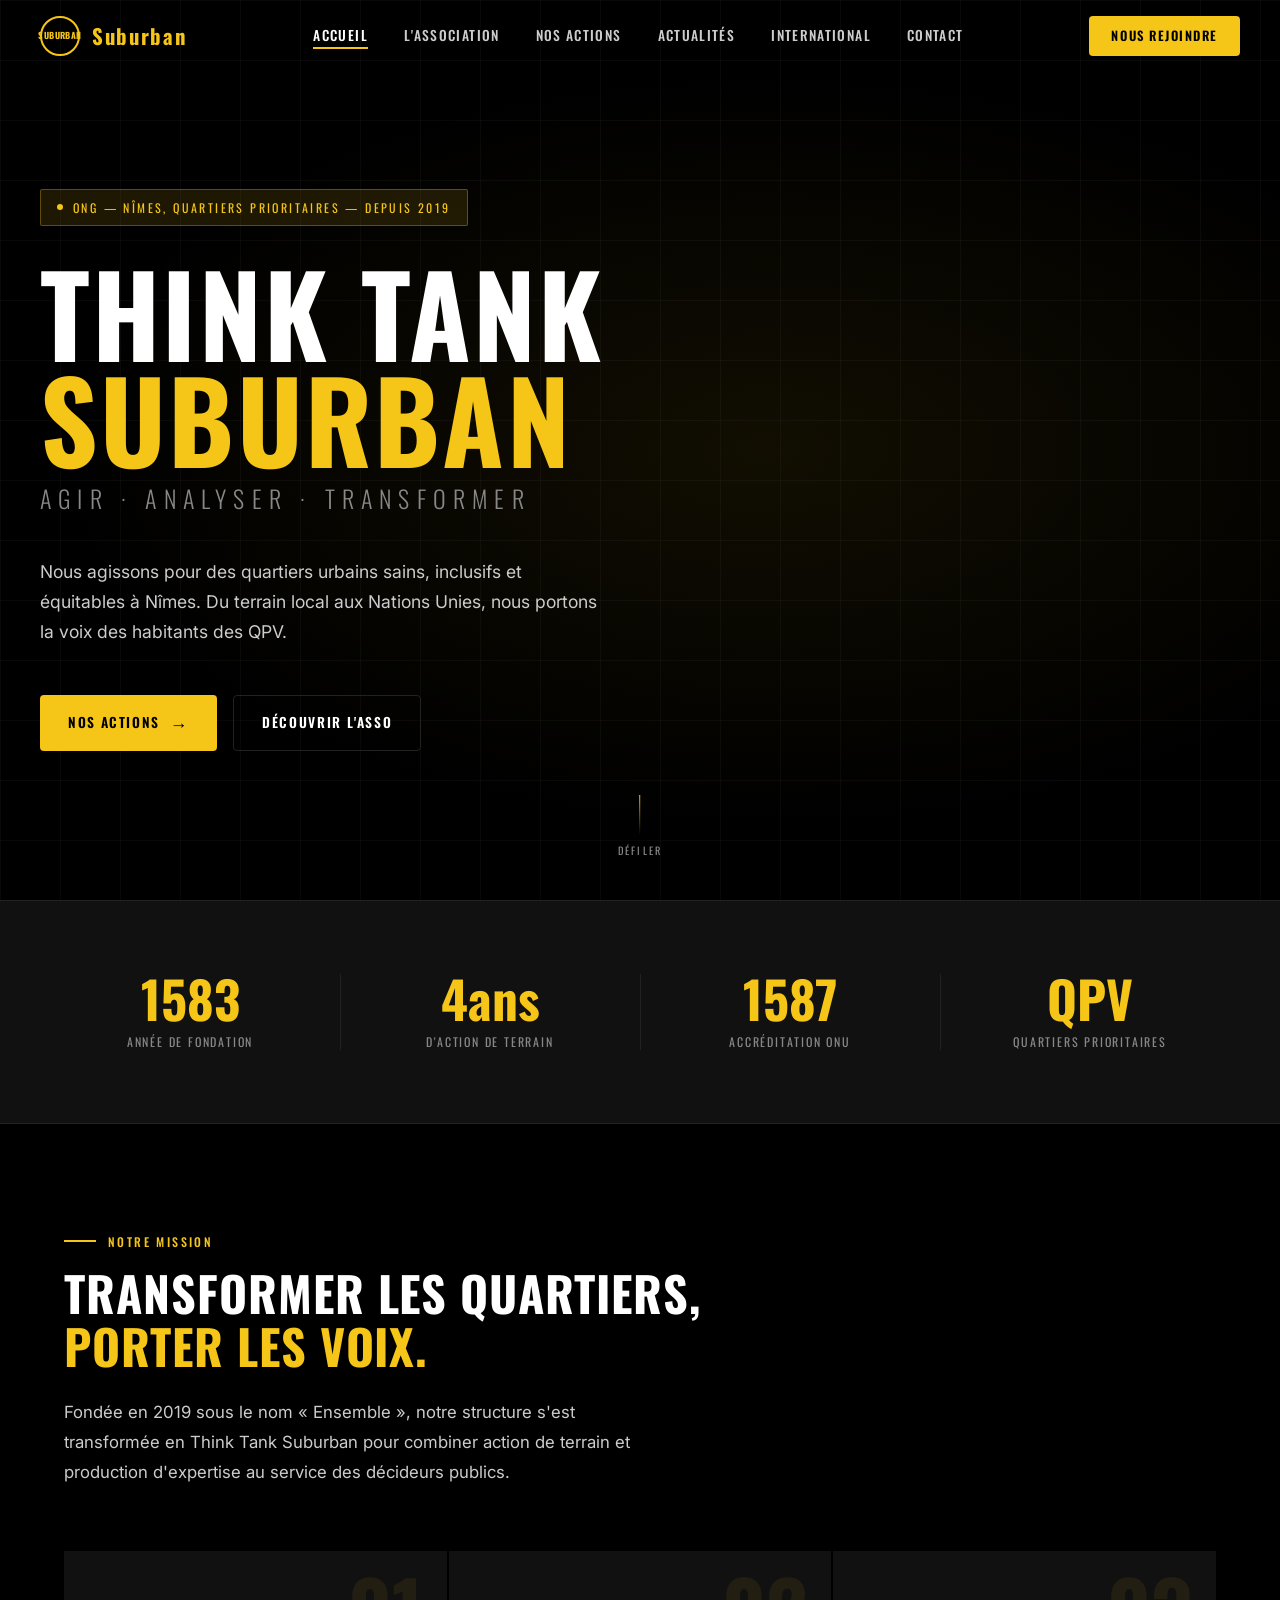
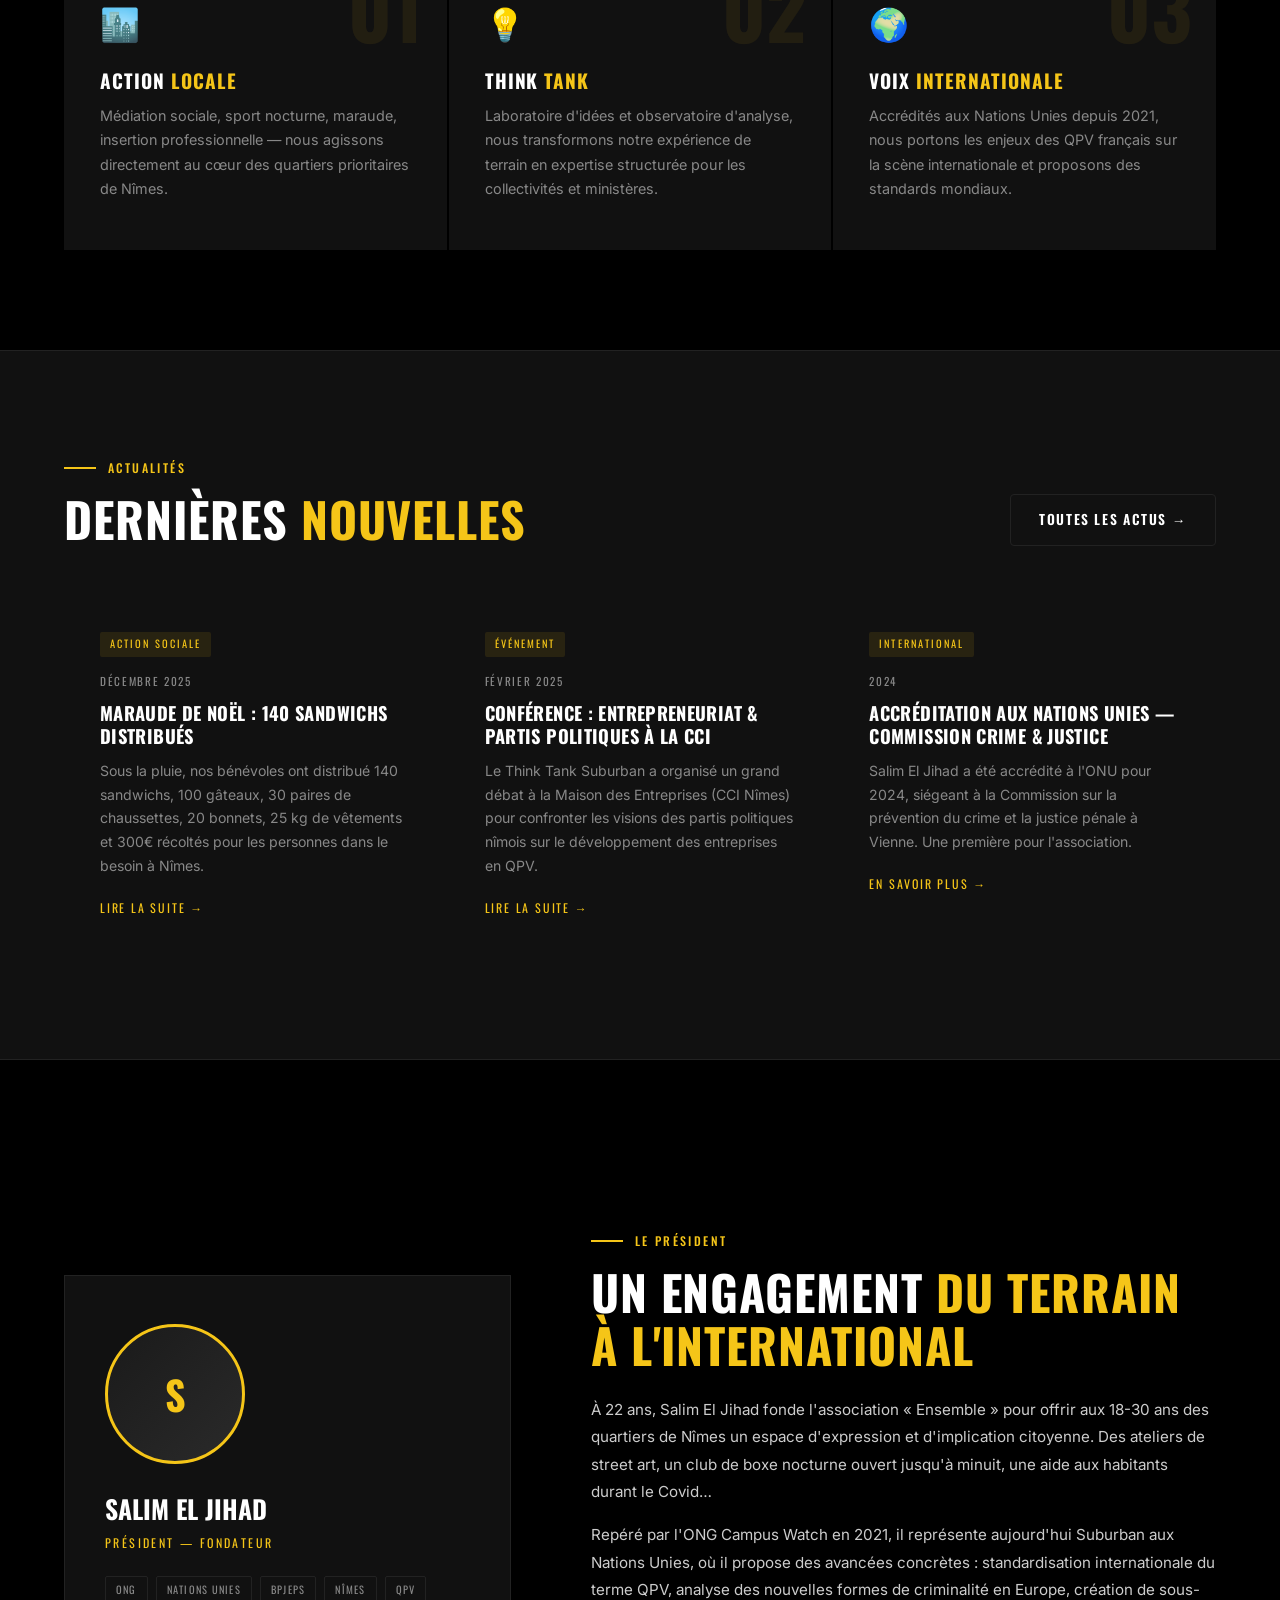
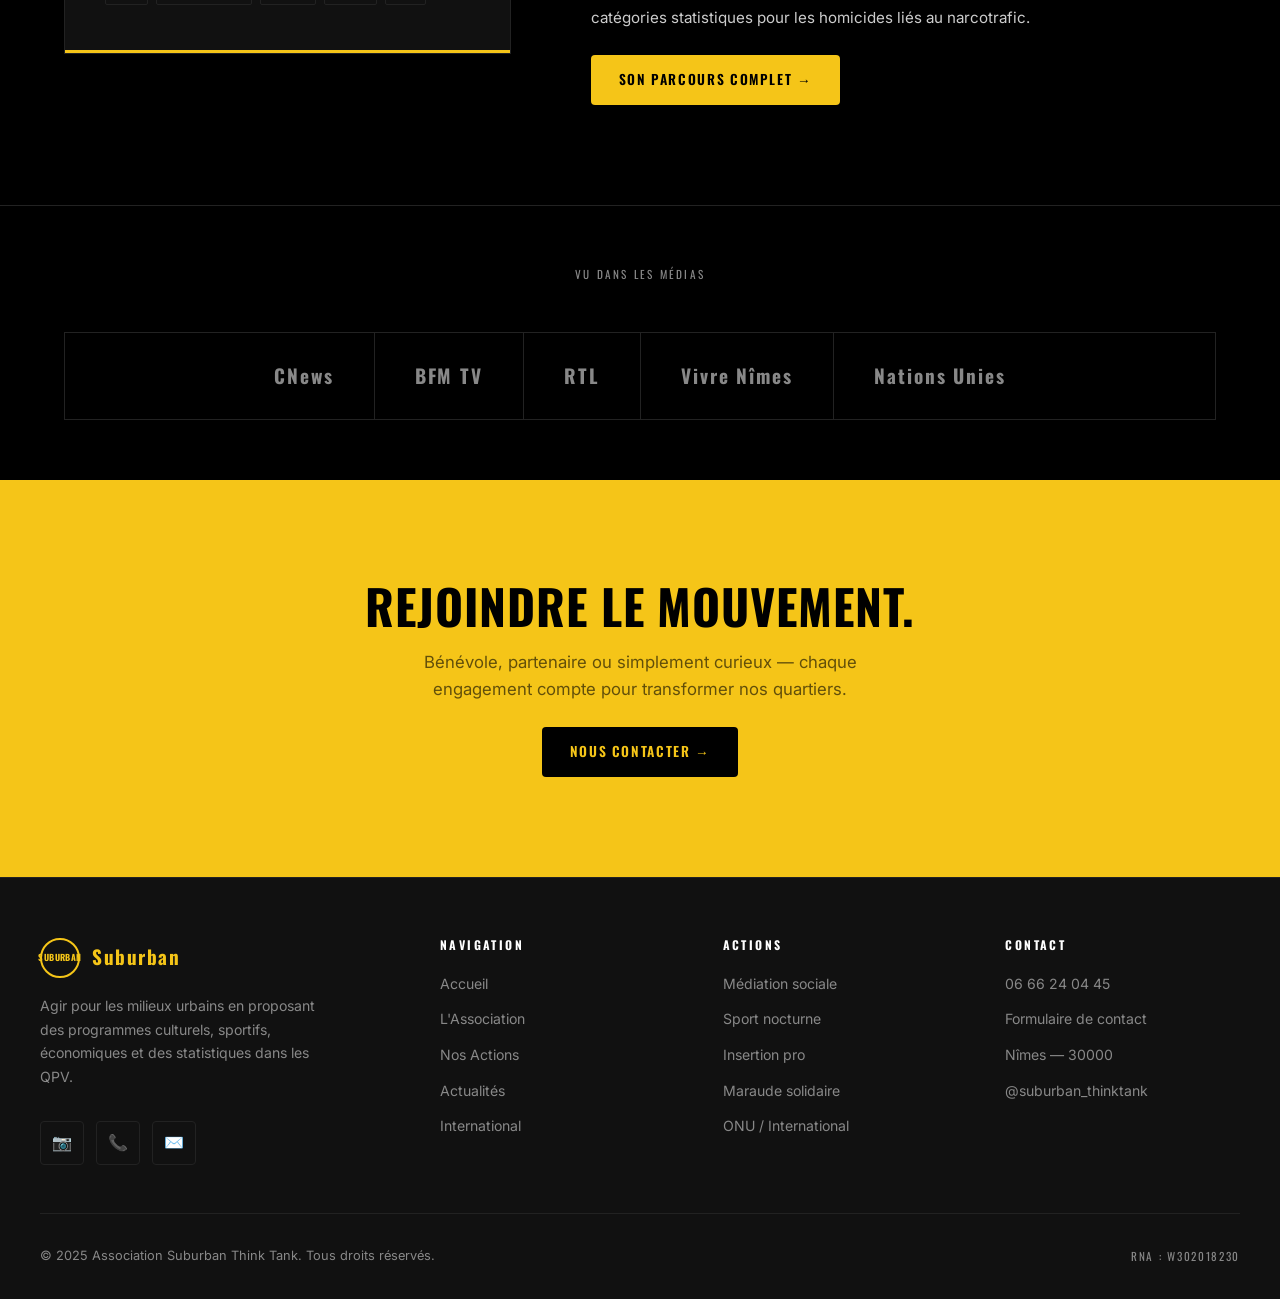
==== commit ab9b21ba: "feat: intégration photo Salim El Jihad dans le site - css/style.css : styles president-photo (portra" ====
--- a/index.html
+++ b/index.html
@@ -204,7 +204,10 @@
     <div class="president-section">
       <div class="fade-up">
         <div class="president-card">
-          <div class="president-card__avatar">S</div>
+          <div class="president-card__avatar">
+            <img src="assets/images/salim-el-jihad.jpg" alt="Salim El Jihad — Président Suburban Think Tank" onerror="this.style.display='none'" />
+            S
+          </div>
           <div class="president-card__name">Salim El Jihad</div>
           <div class="president-card__role">Président — Fondateur</div>
           <div class="president-card__tags">
--- a/css/style.css
+++ b/css/style.css
@@ -731,8 +731,8 @@
   background: var(--yellow);
 }
 .president-card__avatar {
-  width: 120px;
-  height: 120px;
+  width: 140px;
+  height: 140px;
   border-radius: 50%;
   background: linear-gradient(135deg, #1a1a1a, #2a2a2a);
   border: 3px solid var(--yellow);
@@ -744,6 +744,64 @@
   font-size: 2.5rem;
   font-weight: 700;
   color: var(--yellow);
+  overflow: hidden;
+}
+.president-card__avatar img {
+  width: 100%;
+  height: 100%;
+  object-fit: cover;
+  object-position: center top;
+  border-radius: 50%;
+}
+
+/* ── HERO PHOTO (page internationale & asso) ── */
+.president-photo {
+  position: relative;
+  aspect-ratio: 3/4;
+  max-width: 360px;
+  overflow: hidden;
+  border: 1px solid var(--black-border);
+}
+.president-photo img {
+  width: 100%;
+  height: 100%;
+  object-fit: cover;
+  object-position: center top;
+  filter: grayscale(20%);
+  transition: filter var(--transition);
+}
+.president-photo:hover img { filter: grayscale(0%); }
+.president-photo::after {
+  content: '';
+  position: absolute;
+  bottom: 0;
+  left: 0;
+  right: 0;
+  height: 40%;
+  background: linear-gradient(to top, rgba(0,0,0,0.7), transparent);
+  pointer-events: none;
+}
+.president-photo__caption {
+  position: absolute;
+  bottom: 20px;
+  left: 20px;
+  right: 20px;
+  z-index: 1;
+}
+.president-photo__name {
+  font-family: var(--font-heading);
+  font-size: 1.1rem;
+  font-weight: 700;
+  text-transform: uppercase;
+  color: var(--white);
+}
+.president-photo__role {
+  font-family: var(--font-heading);
+  font-size: 0.65rem;
+  letter-spacing: 0.2em;
+  text-transform: uppercase;
+  color: var(--yellow);
+  margin-top: 4px;
 }
 .president-card__name {
   font-family: var(--font-heading);
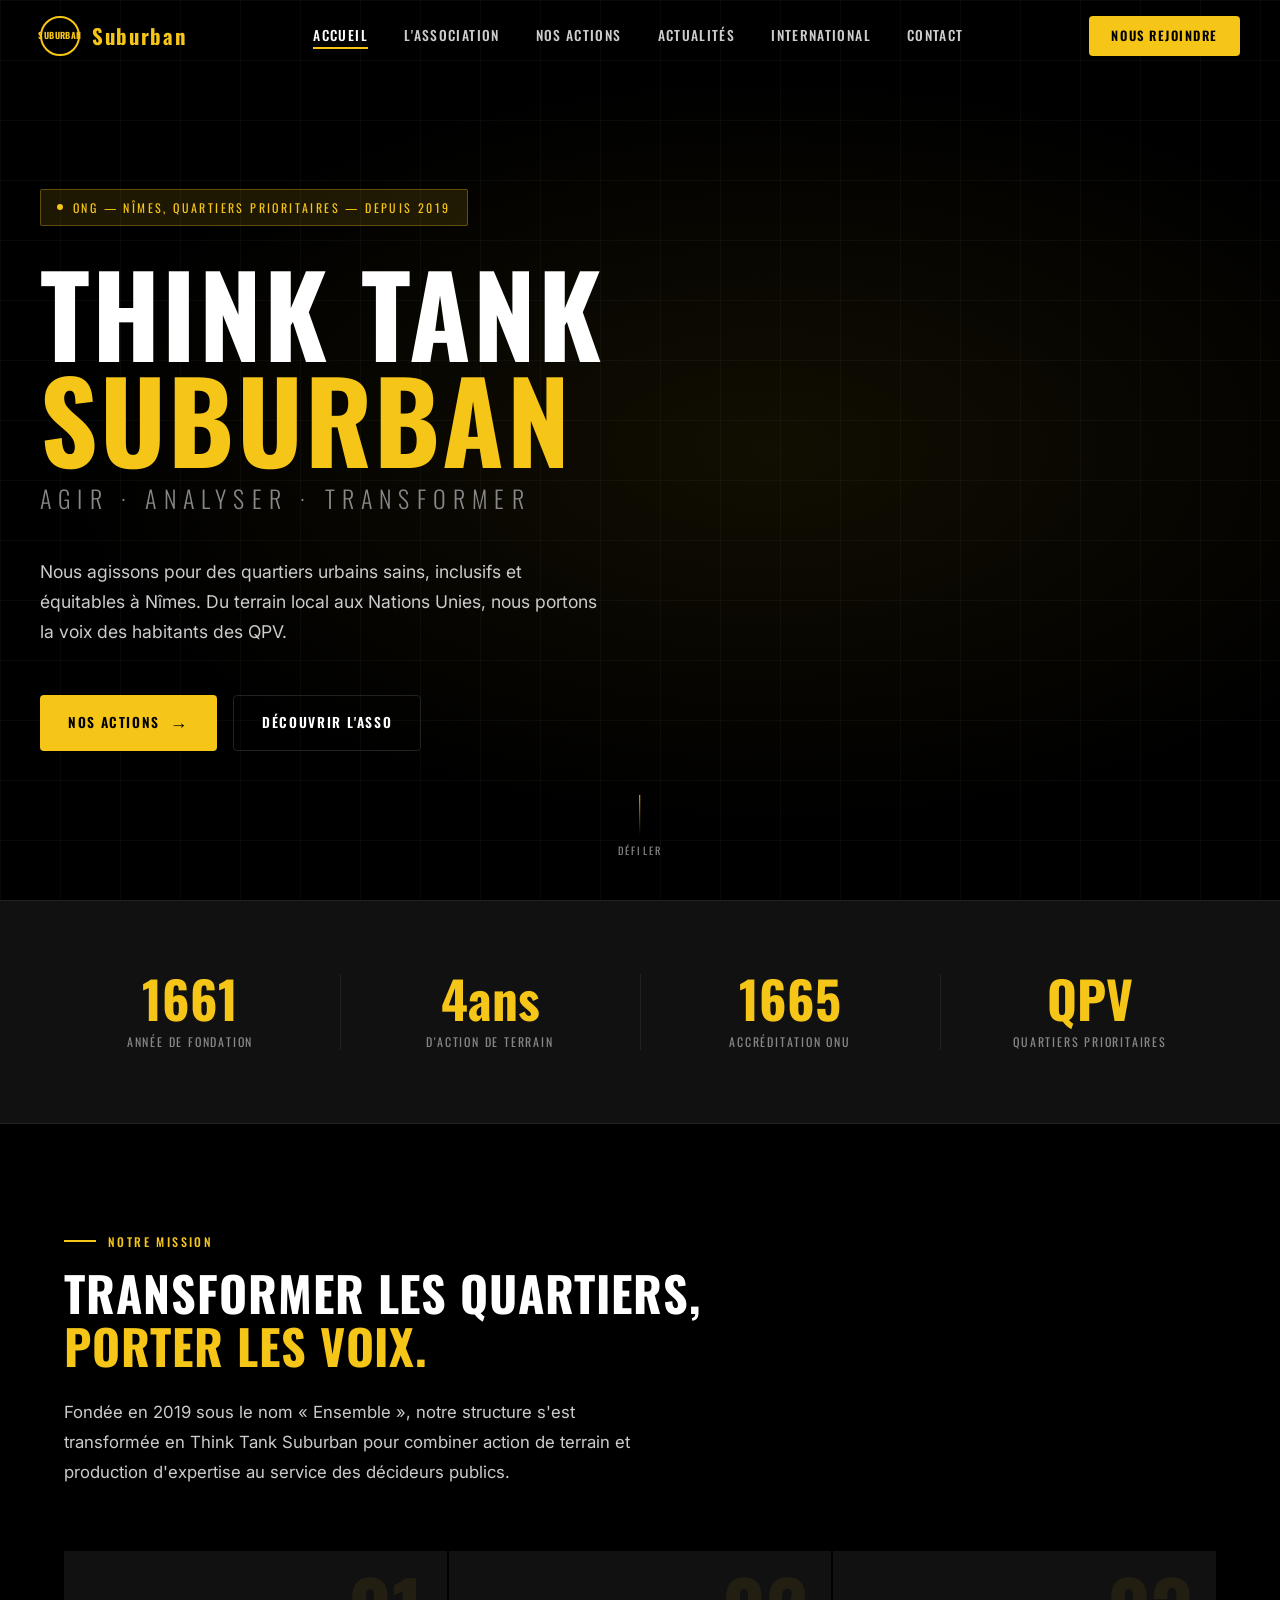
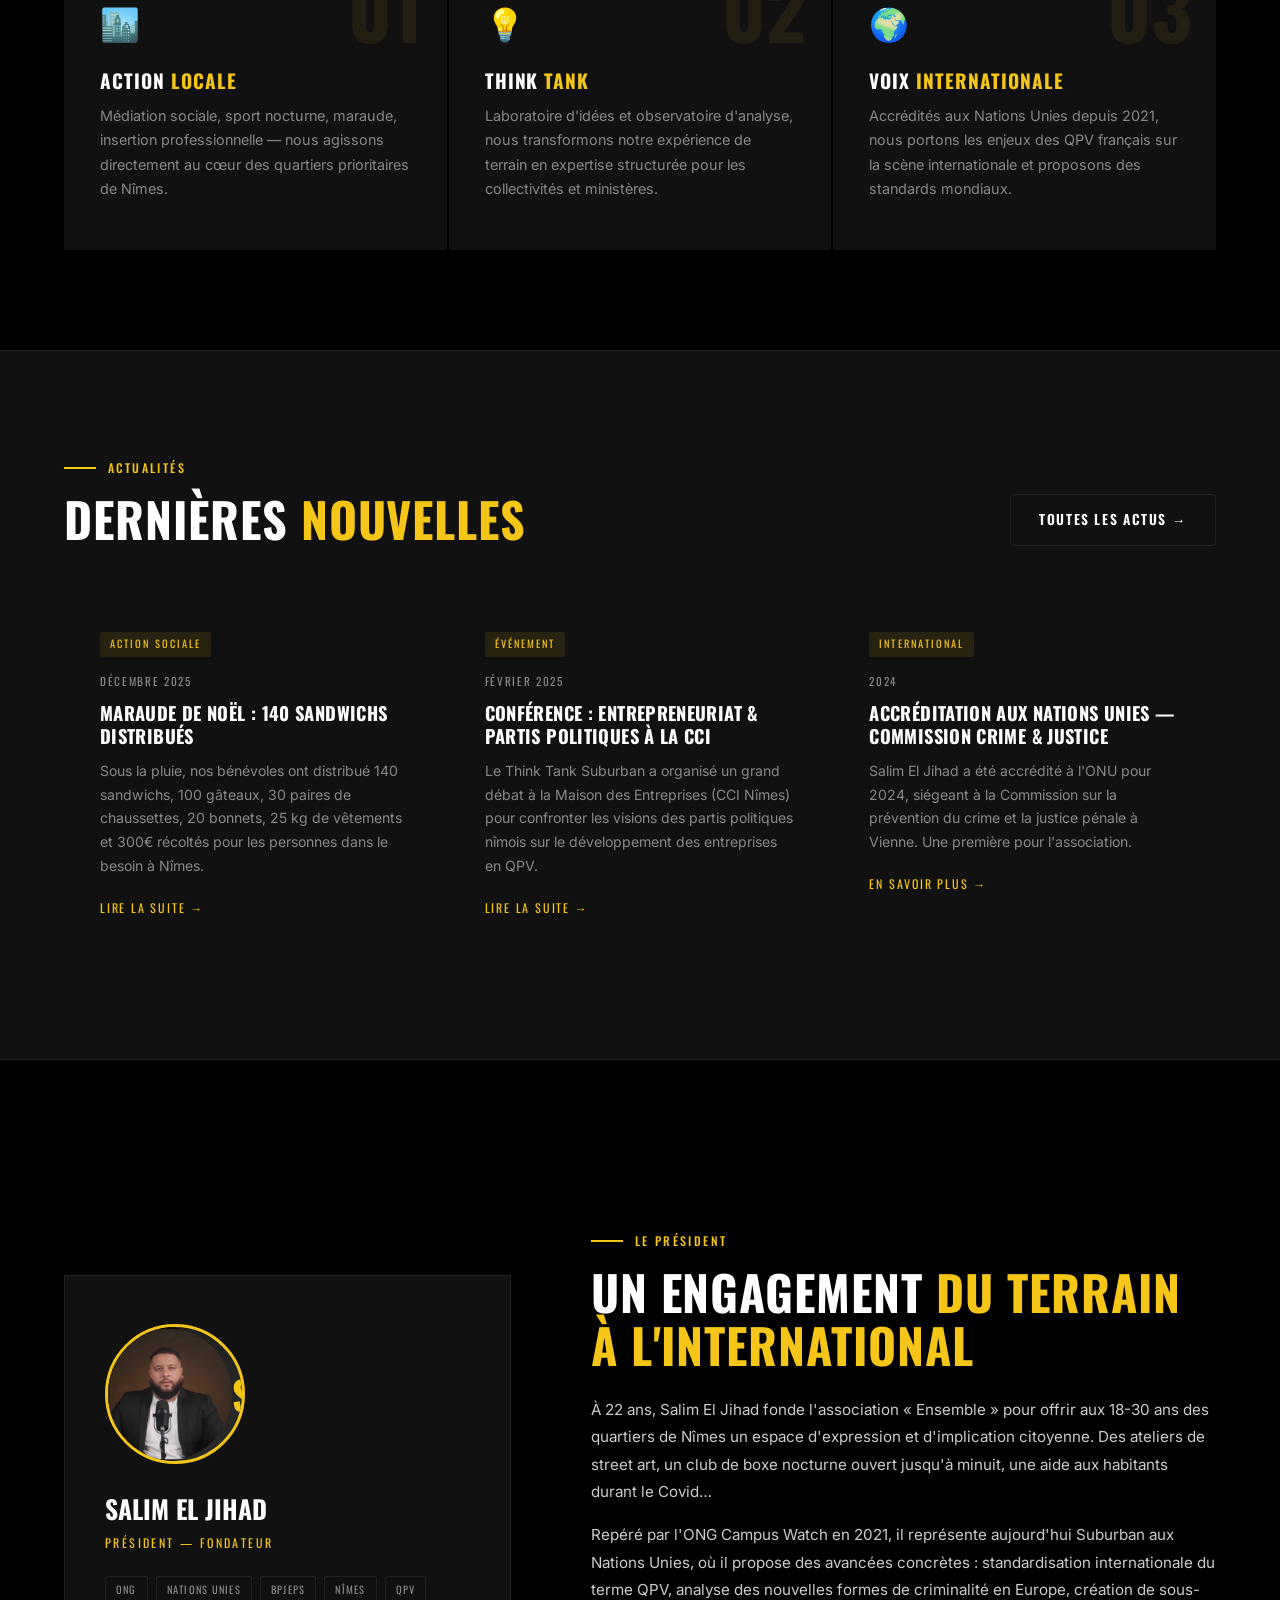
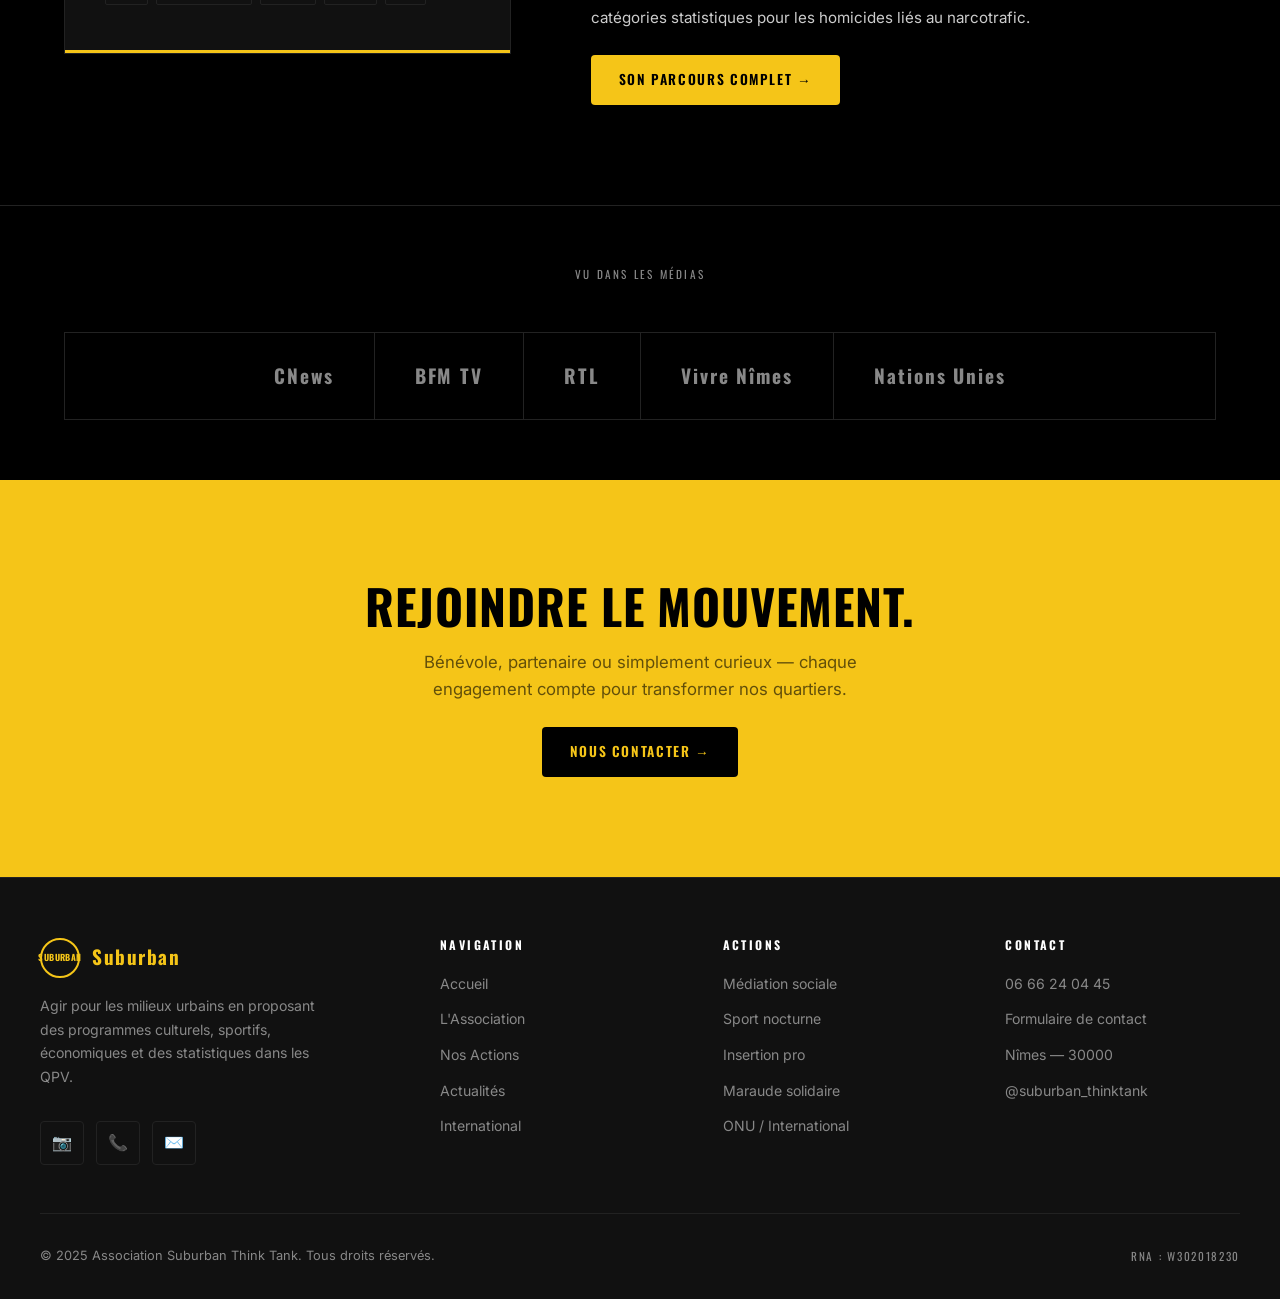
==== commit bd3533ba: "fix: correction nom fichier image Salim El Jihad Le fichier uploadé conservait son nom Instagram (17" ====
--- a/index.html
+++ b/index.html
@@ -205,7 +205,7 @@
       <div class="fade-up">
         <div class="president-card">
           <div class="president-card__avatar">
-            <img src="assets/images/salim-el-jihad.jpg" alt="Salim El Jihad — Président Suburban Think Tank" onerror="this.style.display='none'" />
+            <img src="assets/images/1767211552839.jpeg" alt="Salim El Jihad — Président Suburban Think Tank" onerror="this.style.display='none'" />
             S
           </div>
           <div class="president-card__name">Salim El Jihad</div>
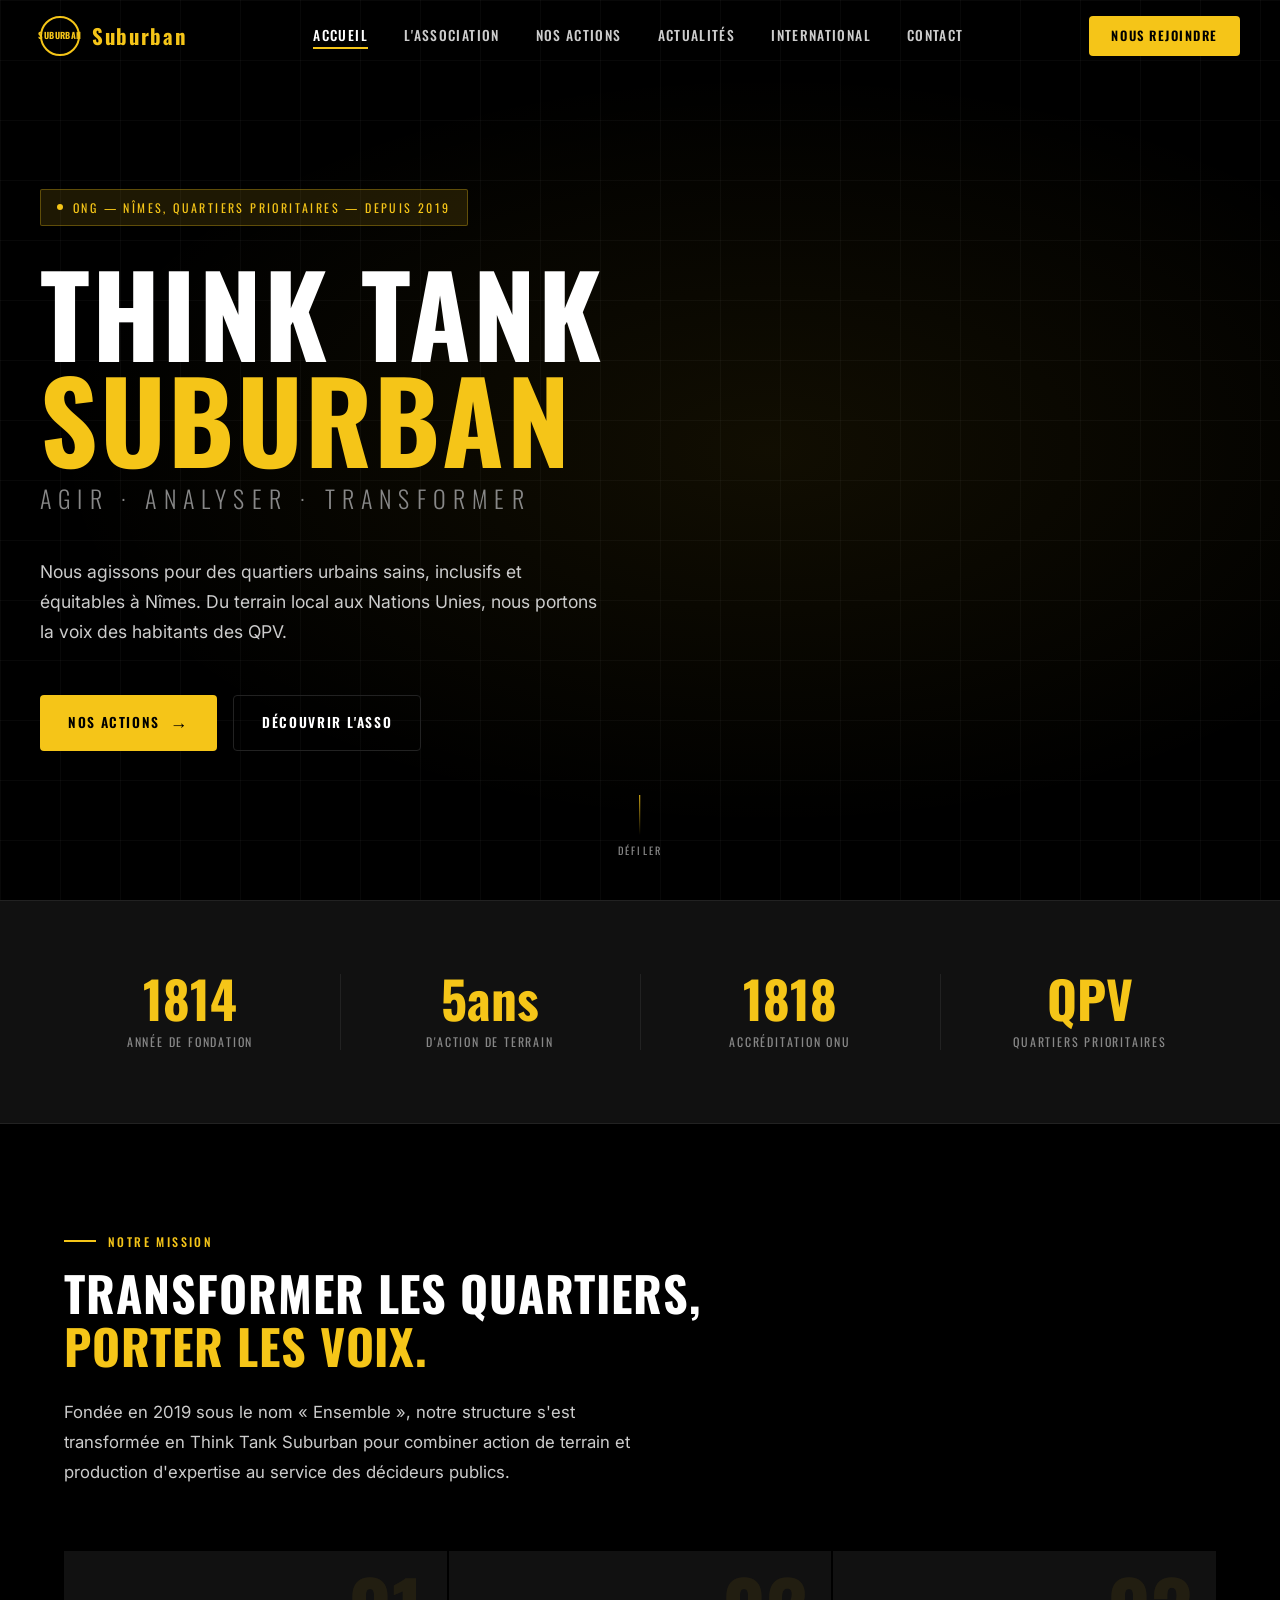
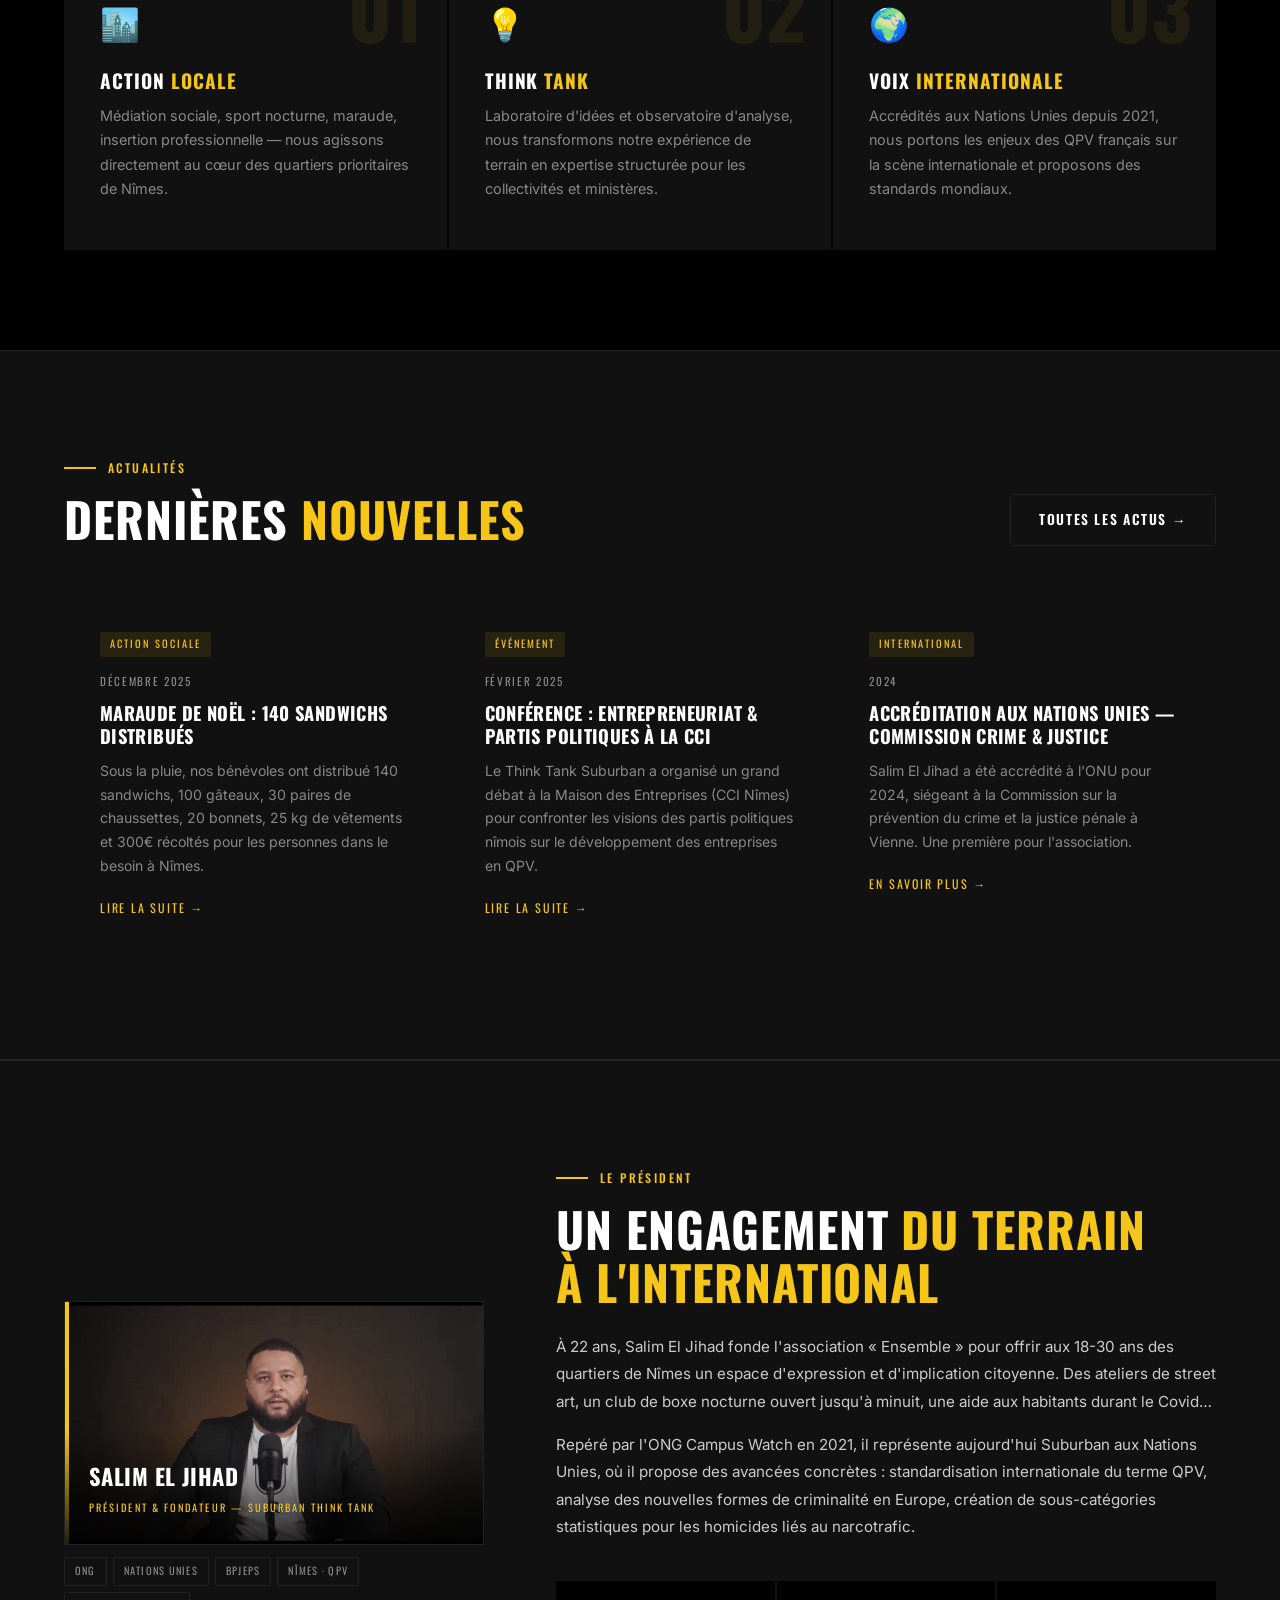
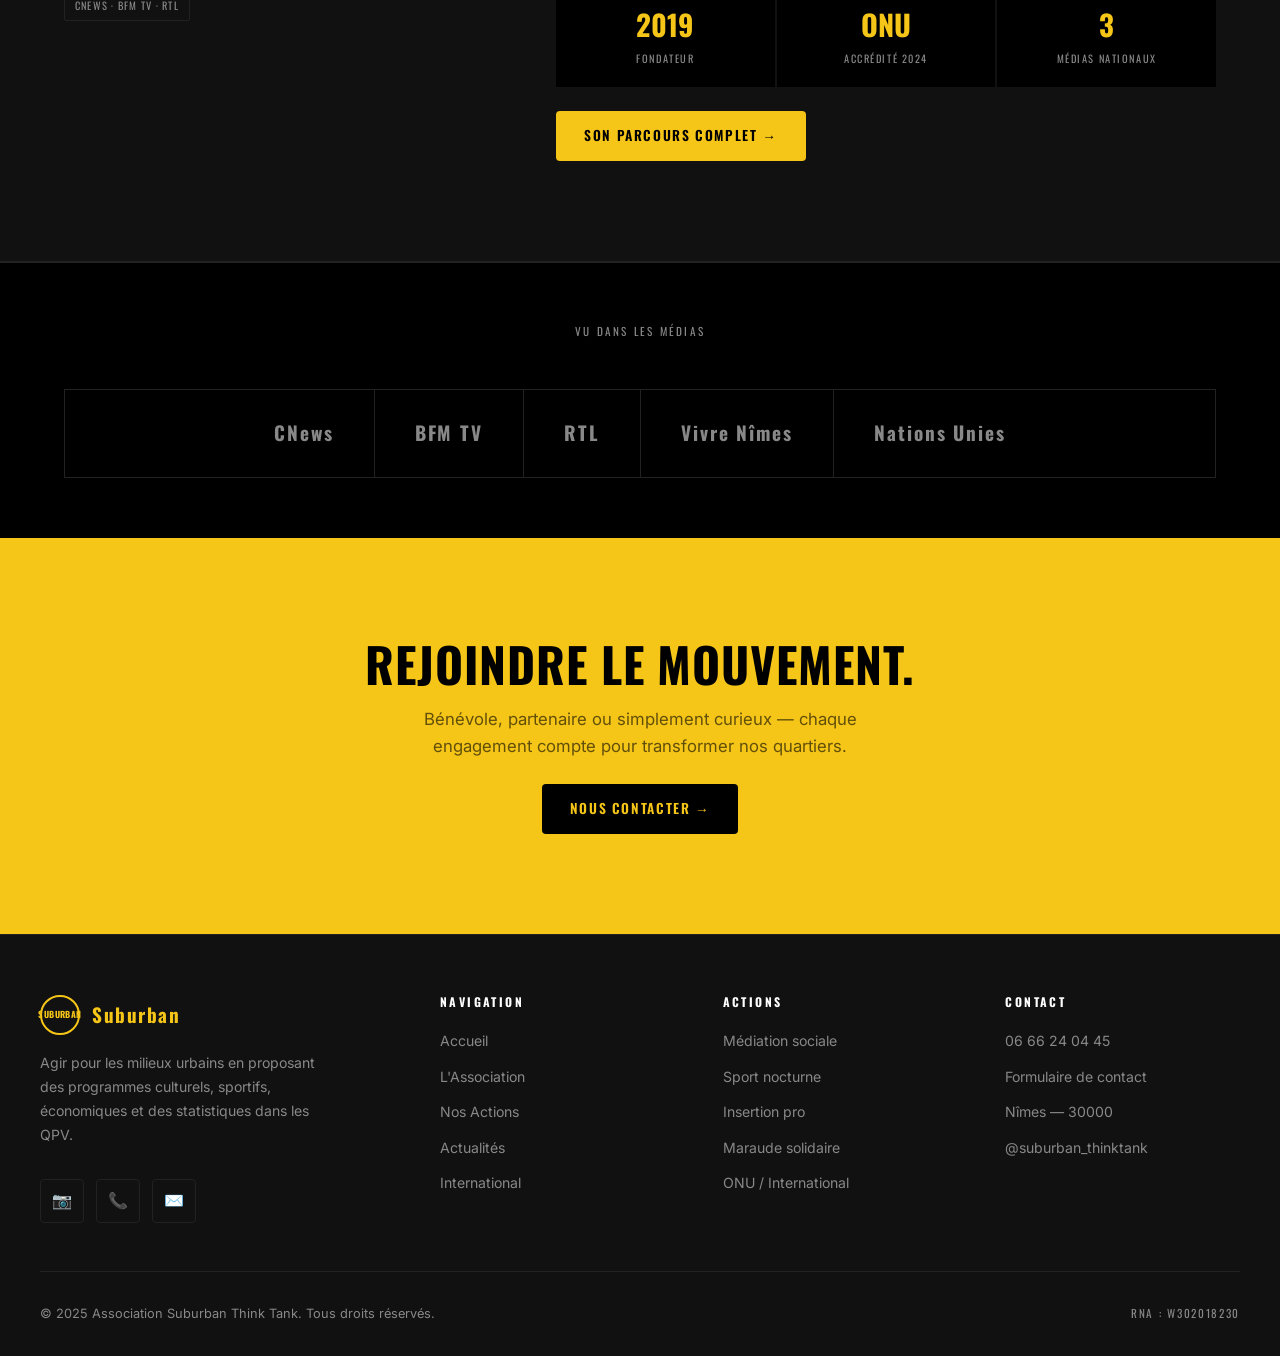
==== commit 4b9f5310: "feat: section président home page avec photo portrait plein format Remplacement de la card avatar ci" ====
--- a/index.html
+++ b/index.html
@@ -199,26 +199,37 @@
 </section>
 
 <!-- ── PRÉSIDENT ── -->
-<section class="section">
+<section class="section" style="background:var(--black-card); border-top:1px solid var(--black-border); border-bottom:1px solid var(--black-border);">
   <div class="container">
-    <div class="president-section">
-      <div class="fade-up">
-        <div class="president-card">
-          <div class="president-card__avatar">
-            <img src="assets/images/1767211552839.jpeg" alt="Salim El Jihad — Président Suburban Think Tank" onerror="this.style.display='none'" />
-            S
-          </div>
-          <div class="president-card__name">Salim El Jihad</div>
-          <div class="president-card__role">Président — Fondateur</div>
-          <div class="president-card__tags">
-            <span class="president-card__tag">ONG</span>
-            <span class="president-card__tag">Nations Unies</span>
-            <span class="president-card__tag">BPJEPS</span>
-            <span class="president-card__tag">Nîmes</span>
-            <span class="president-card__tag">QPV</span>
+    <div class="home-president-grid" style="display:grid; grid-template-columns:420px 1fr; gap:72px; align-items:center;">
+
+      <!-- Photo portrait -->
+      <div class="fade-up" style="position:relative;">
+        <div style="position:relative; overflow:hidden; border:1px solid var(--black-border);">
+          <img
+            src="assets/images/1767211552839.jpeg"
+            alt="Salim El Jihad — Président Suburban Think Tank"
+            style="width:100%; display:block; object-fit:cover; object-position:center top; filter:grayscale(15%);"
+          />
+          <!-- Bande jaune décorative -->
+          <div style="position:absolute; top:0; left:0; width:4px; height:100%; background:var(--yellow);"></div>
+          <!-- Overlay bas -->
+          <div style="position:absolute; bottom:0; left:0; right:0; padding:28px 24px; background:linear-gradient(to top, rgba(0,0,0,0.85) 0%, transparent 100%);">
+            <div style="font-family:var(--font-heading); font-size:1.4rem; font-weight:700; text-transform:uppercase; color:var(--white); letter-spacing:0.02em;">Salim El Jihad</div>
+            <div style="font-family:var(--font-heading); font-size:0.65rem; letter-spacing:0.2em; text-transform:uppercase; color:var(--yellow); margin-top:6px;">Président &amp; Fondateur — Suburban Think Tank</div>
           </div>
         </div>
-      </div>
+        <!-- Tags flottants sous la photo -->
+        <div style="display:flex; flex-wrap:wrap; gap:6px; margin-top:12px;">
+          <span class="president-card__tag">ONG</span>
+          <span class="president-card__tag">Nations Unies</span>
+          <span class="president-card__tag">BPJEPS</span>
+          <span class="president-card__tag">Nîmes · QPV</span>
+          <span class="president-card__tag">CNews · BFM TV · RTL</span>
+        </div>
+      </div>
+
+      <!-- Texte -->
       <div class="fade-up fade-up-delay-1">
         <span class="section-label">Le Président</span>
         <h2>Un engagement <span class="yellow">du terrain<br />à l'international</span></h2>
@@ -237,10 +248,26 @@
             au narcotrafic.
           </p>
         </div>
+        <!-- Stats rapides -->
+        <div style="display:grid; grid-template-columns:repeat(3,1fr); gap:2px; margin-top:40px;">
+          <div style="background:var(--black); padding:20px; text-align:center;">
+            <div style="font-family:var(--font-heading); font-size:1.8rem; font-weight:700; color:var(--yellow);">2019</div>
+            <div style="font-family:var(--font-heading); font-size:0.65rem; letter-spacing:0.15em; text-transform:uppercase; color:var(--gray); margin-top:4px;">Fondateur</div>
+          </div>
+          <div style="background:var(--black); padding:20px; text-align:center;">
+            <div style="font-family:var(--font-heading); font-size:1.8rem; font-weight:700; color:var(--yellow);">ONU</div>
+            <div style="font-family:var(--font-heading); font-size:0.65rem; letter-spacing:0.15em; text-transform:uppercase; color:var(--gray); margin-top:4px;">Accrédité 2024</div>
+          </div>
+          <div style="background:var(--black); padding:20px; text-align:center;">
+            <div style="font-family:var(--font-heading); font-size:1.8rem; font-weight:700; color:var(--yellow);">3</div>
+            <div style="font-family:var(--font-heading); font-size:0.65rem; letter-spacing:0.15em; text-transform:uppercase; color:var(--gray); margin-top:4px;">Médias nationaux</div>
+          </div>
+        </div>
         <a href="pages/association.html" class="btn btn--primary mt-24">
           Son parcours complet →
         </a>
       </div>
+
     </div>
   </div>
 </section>
--- a/css/style.css
+++ b/css/style.css
@@ -1124,6 +1124,9 @@
   .stats-bar__grid { grid-template-columns: repeat(2, 1fr); }
   .maraude-grid { grid-template-columns: repeat(2, 1fr); }
   .onu-section { padding: 40px; }
+  /* Home president layout */
+  .home-president-grid { grid-template-columns: 1fr !important; }
+  .home-president-grid > div:first-child { max-width: 400px; margin: 0 auto; width: 100%; }
 }
 
 @media (max-width: 640px) {
